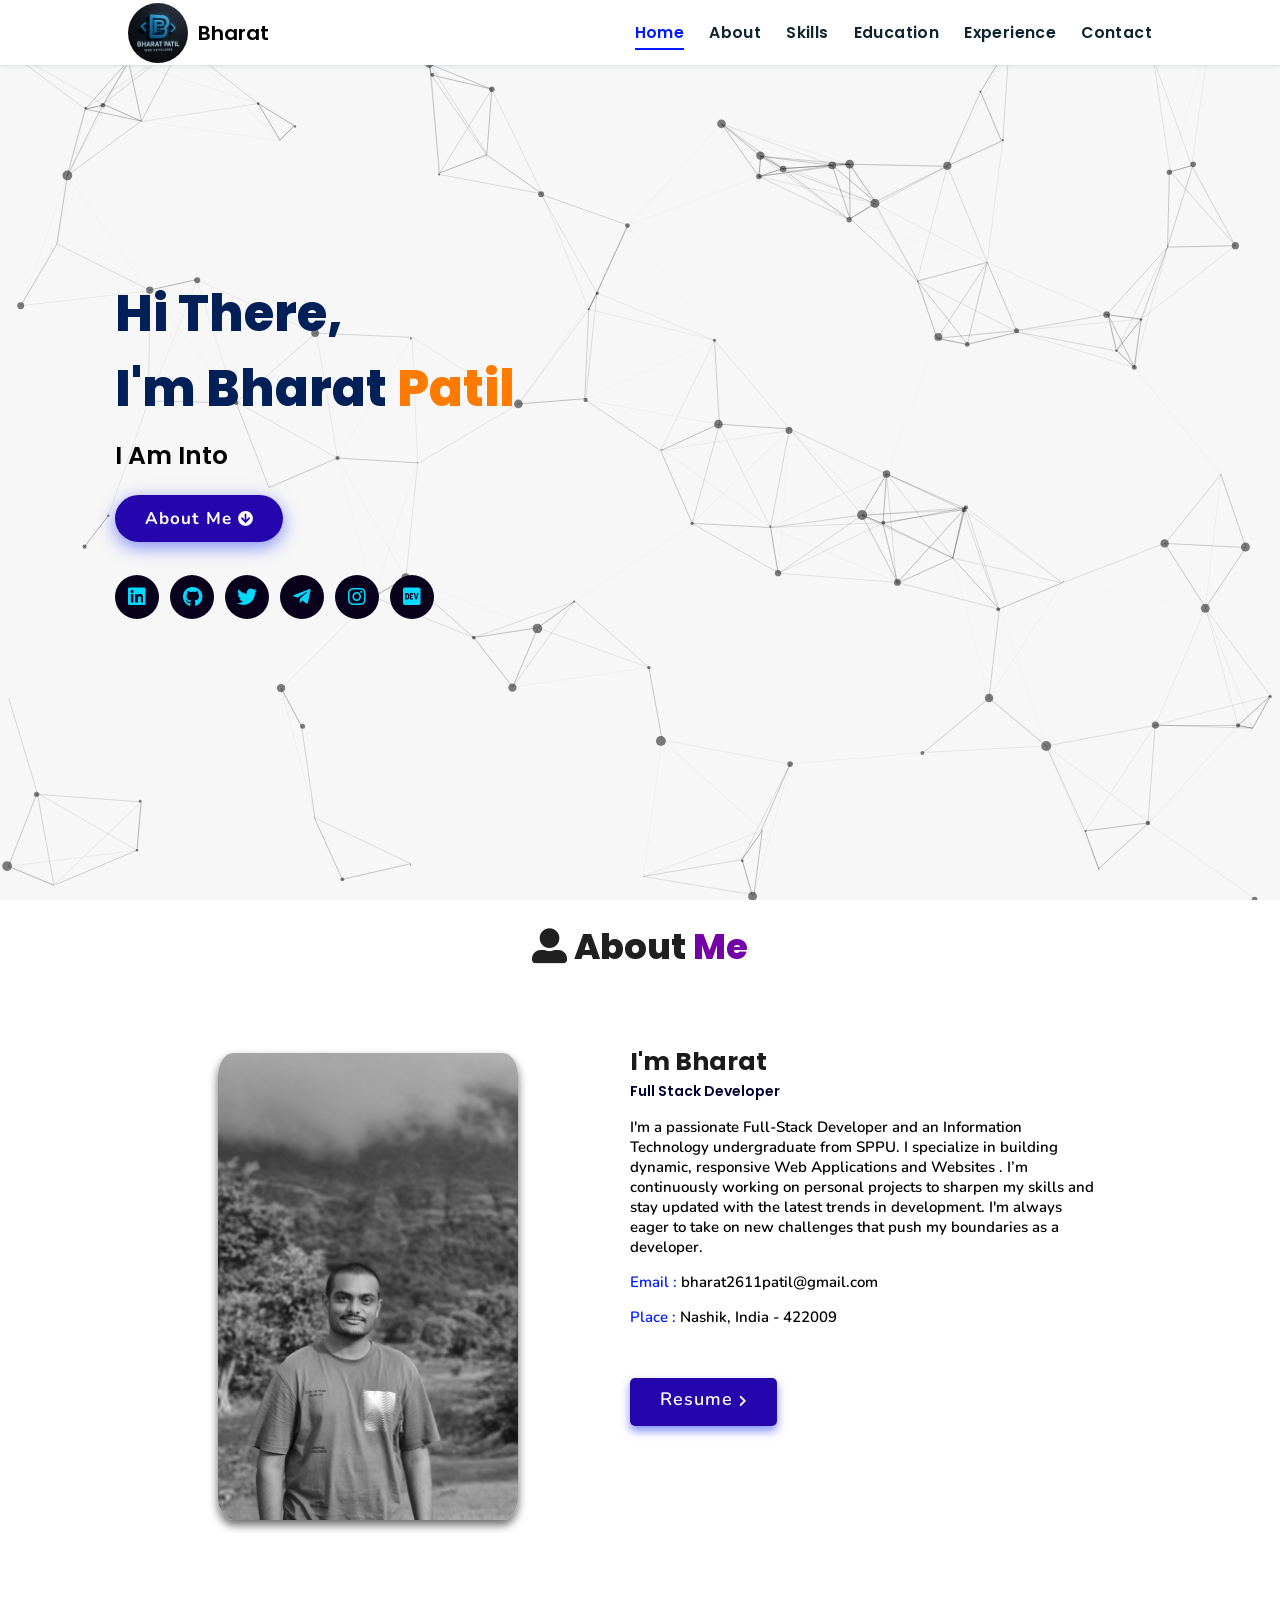
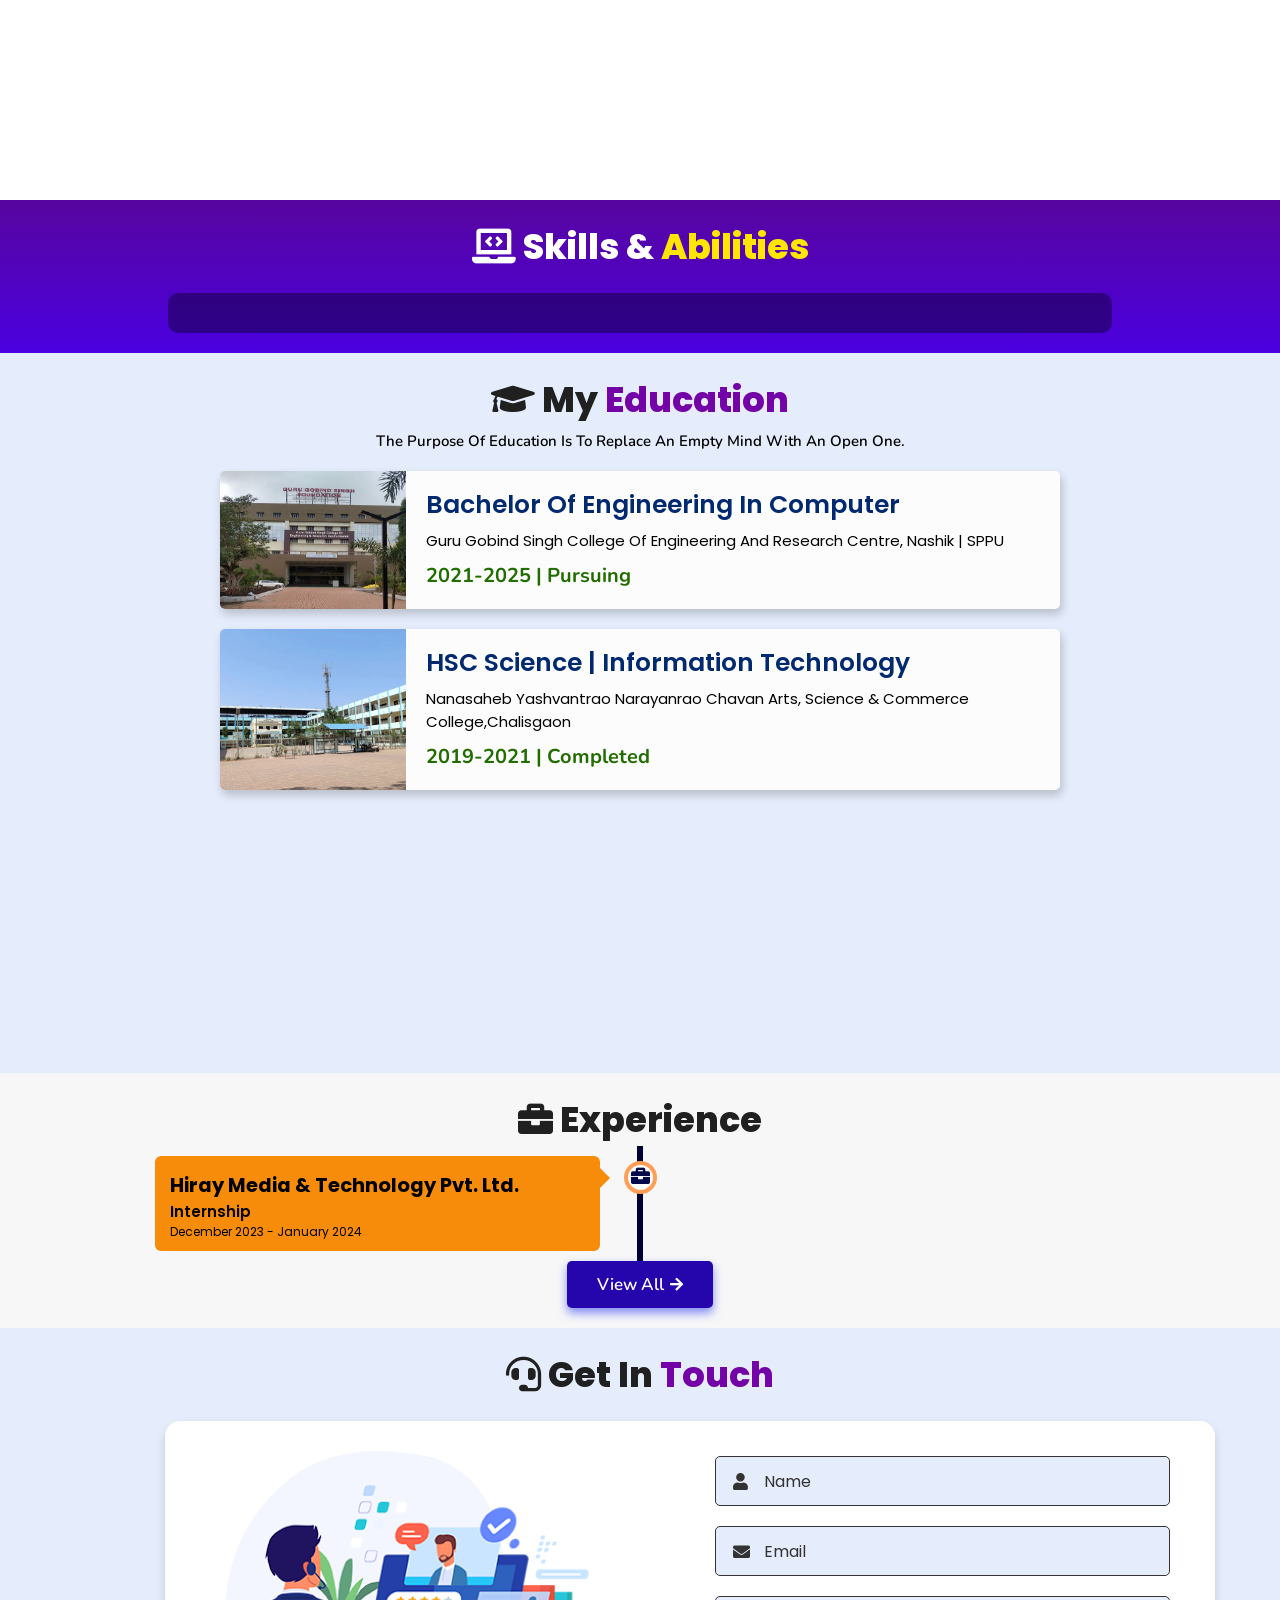
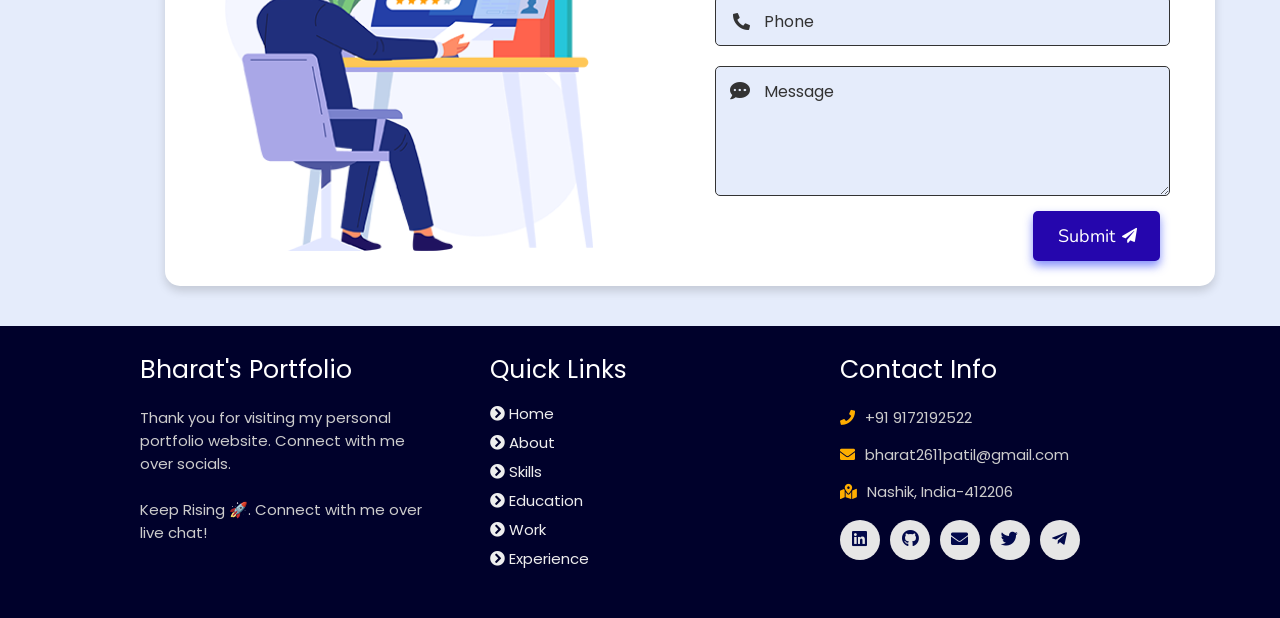
==== index.html @ 6449f6fa "Initial commit" ====
<!DOCTYPE html>
<html lang="en">
<head>
    <meta charset="UTF-8">
    <meta http-equiv="X-UA-Compatible" content="IE=edge">
    <meta name="viewport" content="width=device-width, initial-scale=1.0">
    <meta name="keywords" content="Bharat Patil, portfolio, Bharat, full stack dev, personal portfolio lifecodes, portfolio design, portfolio website, personal portfolio" />
    <meta name="description" content="Welcome to Bharat's Portfolio. Full-Stack Web Developer and Android App Developer" />
    <!-- Custom CSS -->
    <link rel="stylesheet" href="./assets/css/style.css">
    <!-- Font Awesome -->
    <link rel="stylesheet" href="https://cdnjs.cloudflare.com/ajax/libs/font-awesome/5.15.3/css/all.min.css" integrity="sha512-iBBXm8fW90+nuLcSKlbmrPcLa0OT92xO1BIsZ+ywDWZCvqsWgccV3gFoRBv0z+8dLJgyAHIhR35VZc2oM/gI1w==" crossorigin="anonymous" referrerpolicy="no-referrer" />
    <script src="https://cdn.emailjs.com/dist/email.min.js"></script>

    <!-- Favicon -->
    <link id='favicon' rel="shortcut icon" href="./assets/images/hero1.png" type="image/x-png">
    <title>Portfolio | Bharat Patil</title>
</head>
<body oncontextmenu="return false">

<!-- pre loader -->
<!-- <div class="loader-container">
  <img draggable="false" src="./assets/images/preloader.gif" alt="">
</div> -->

<!-- navbar starts -->
<header>
<a href="/" class="logo" style="display: flex; align-items: center; gap: 10px; text-decoration: none;">
  <img src="./assets/images/logo.png" alt="Logo"
       style="width: 60px; height: 60px; object-fit: cover; border-radius: 50%;" />
  <span style="font-size: 20px; font-weight: 600; color: #000000;">Bharat</span>
</a>


  <div id="menu" class="fas fa-bars"></div>

  <nav class="navbar">
    <ul>
      <li><a class="active" href="#home">Home</a></li>
      <li><a href="#about">About</a></li>
      <li><a href="#skills">Skills</a></li>
      <li><a href="#education">Education</a></li>
      <li><a href="#experience">Experience</a></li>
      <li><a href="#contact">Contact</a></li>
    </ul>
  </nav>
</header>

<!-- navbar ends -->


<!-- hero section starts -->
<section class="home" id="home">
    <div id="particles-js"></div>

    <div class="content">
    <h2>Hi There,<br/> I'm Bharat <span>Patil</span></h2>
    <p>i am into <span class="typing-text"></span></p>
    <a href="#about" class="btn"><span>About Me</span>
      <i class="fas fa-arrow-circle-down"></i>
    </a>
    <div class="socials">
        <ul class="social-icons">
          <li><a class="linkedin" aria-label="LinkedIn" href="https://www.linkedin.com/in/Bharat-Patil/" target="_blank"><i class="fab fa-linkedin"></i></a></li> 
          <li><a class="github" aria-label="GitHub" href="https://github.com/Bharat-Patil" target="_blank"><i class="fab fa-github"></i></a></li>
          <li><a class="twitter" aria-label="Twitter" href="https://twitter.com/Bharat_Patil" target="_blank"><i class="fab fa-twitter"></i></a></li>
          <li><a class="telegram" aria-label="Telegram" href="https://t.me/lifecode5" target="_blank"><i class="fab fa-telegram-plane"></i></a></li>
          <li><a class="instagram" aria-label="Instagram" href="https://www.instagram.com/BharatPatil.dev"><i class="fab fa-instagram" target="_blank"></i></a></li>
          <li><a class="dev" aria-label="Dev" href="https://dev.to/BharatPatil" target="_blank"><i class="fab fa-dev"></i></a></li>
        </ul>
      </div>
    </div>
<div class="image">
    <img draggable="false" class="tilt" src="./assets/images/favicon.jpg" alt="">
</div>
</section>
<!-- hero section ends -->


<!-- about section starts -->
<section class="about" id="about">
    <h2 class="heading"><i class="fas fa-user-alt"></i> About <span>Me</span></h2>
    
    <div class="row">

    <div class="image">
        <img draggable="false" class="tilt" src="./assets/images/profile2.jpg" alt="">
    </div>
    <div class="content">
        <h3>I'm Bharat</h3>
        <span class="tag">Full Stack Developer</span>
        
       <p>
  I'm a passionate Full-Stack Developer and an Information Technology undergraduate from SPPU. I specialize in building dynamic, responsive Web Applications and Websites . I’m continuously working on personal projects to sharpen my skills and stay updated with the latest trends in development. I'm always eager to take on new challenges that push my boundaries as a developer.
</p>

        
        <div class="box-container">
            <!-- <div class="box">
              <p><span> age: </span> 20</p>
              <p><span> phone : </span> +91 XXX-XXX-XXXX</p>
            </div> -->
            <div class="box">
              <p><span> email : </span> bharat2611patil@gmail.com</p>
              <p><span> place : </span> Nashik, India - 422009</p>
            </div>
        </div>
        
        <div class="resumebtn">
            <a href="https://drive.google.com/file/d/1rZiXl562q7aVyk1kJ2nO85YBAq8ixTiw/view" target="_blank" class="btn"><span>Resume</span>
                <i class="fas fa-chevron-right"></i>
            </a>
        </div>

    </div>
    </div>
</section>
<!-- about section ends -->

<!-- skills section starts -->
<section class="skills" id="skills">

    <h2 class="heading"><i class="fas fa-laptop-code"></i> Skills & <span>Abilities</span></h2>

    <div class="container">
          <div class="row" id="skillsContainer">

            <!-- <div class="bar">
              <div class="info">
                <img src="https://img.icons8.com/color/48/000000/adobe-xd.png"/>
                <span>AdobeXD</span>
              </div>
            </div> -->

      </div>
</div>
</section>
<!-- skills section ends -->


<!-- education section starts -->
<section class="education" id="education">

  <h1 class="heading"><i class="fas fa-graduation-cap"></i> My <span>Education</span></h1>

    <p class="qoute">The purpose of education is to replace an empty mind with an open one.</p>

    <div class="box-container">

    <div class="box ">
        <div class="image">
        <img draggable="false" src="./assets/images/educat/college.jpg" alt="">
        </div>
        <div class="content">
        <h3>Bachelor of Engineering in Computer</h3>
        <p>Guru Gobind Singh College Of Engineering And Research Centre, Nashik | SPPU</p>
        <h4>2021-2025 | Pursuing</h4>
        </div>
    </div>

    <div class="box ">
      <div class="image">
      <img draggable="false" src="./assets/images/educat/school.jpg" alt="">
      </div>
      <div class="content">
      <h3>HSC Science | Information Technology</h3>
      <p>Nanasaheb Yashvantrao Narayanrao Chavan Arts, Science & Commerce College,Chalisgaon </p>
      <h4>2019-2021 | Completed</h4>
      </div>
    </div>

</div>
</section>
<!-- education section ends -->


<!-- work project section starts -->
<!-- <section class="work" id="work">

  <h2 class="heading"><i class="fas fa-laptop-code"></i> Projects <span>Made</span></h2>

  <div class="box-container"> -->

    <!-- <div class="box tilt">
      <img draggable="false" src="./assets/images/projects/portfolio1.PNG" alt="" />
      <div class="content">
        <div class="tag">
        <h3>Portfolio Website</h3>
        </div>
        <div class="desc">
          <p>Personal portfolio website. Don't need much info about it, just scroll down. You're here only!</p>
          <div class="btns">
            <a href="#" class="btn" target="_blank"><i class="fas fa-eye"></i> View</a>
            <a href="https://github.com/Bharat-Patil/Portfolio-Website" class="btn" target="_blank">Code <i class="fas fa-code"></i></a>
          </div>
        </div>
      </div>
    </div>

</div>

<div class="viewall">
  <a href="/projects" class="btn"><span>View All</span>
    <i class="fas fa-arrow-right"></i>
</a>
</div>

</section> -->
<!-- work project section ends -->

<!-- experience section starts -->
<section class="experience" id="experience">

  <h2 class="heading"><i class="fas fa-briefcase"></i> Experience </h2>

  <div class="timeline">


   <div class="container left">
        <div class="content">
          <div class="tag">
            <h2>Hiray Media & Technology pvt. ltd.</h2>
          </div>
          <div class="desc">
              <h3>Internship</h3>
              <p>December 2023 - January 2024</p>
          </div>
        </div>
      </div>

  </div>

  <div class="morebtn">
    <a href="/experience" class="btn"><span>View All</span>
      <i class="fas fa-arrow-right"></i>
  </a>
  </div>

</div>

</section>
<!-- experience section ends -->

<!-- contact section starts -->
<section class="contact" id="contact">
  
  <h2 class="heading"><i class="fas fa-headset"></i> Get in <span>Touch</span></h2>

  <div class="container">
    <div class="content">
      <div class="image-box">
        <img draggable="false" src="./assets/images/contact1.png" alt="">
      </div>
    <form id="contact-form">
      
      <div class="form-group">
        <div class="field">
          <input type="text" name="name" placeholder="Name" required>
          <i class='fas fa-user'></i>
        </div>
        <div class="field">
          <input type="text" name="email" placeholder="Email" required>
          <i class='fas fa-envelope'></i>
        </div>
        <div class="field">
          <input type="text" name="phone" placeholder="Phone">
          <i class='fas fa-phone-alt'></i>
        </div>
        <div class="message">
        <textarea placeholder="Message" name="message" required></textarea>
        <i class="fas fa-comment-dots"></i>
        </div>
        </div>
      <div class="button-area">
        <button type="submit">
          Submit <i class="fa fa-paper-plane"></i></button>
      </div>
    </form>
  </div>
  </div>
</section>
<!-- contact section ends -->


<!-- footer section starts -->
<section class="footer">

  <div class="box-container">

      <div class="box">
          <h3>Bharat's Portfolio</h3>
          <p>Thank you for visiting my personal portfolio website. Connect with me over socials. <br/> <br/> Keep Rising 🚀. Connect with me over live chat!</p>
      </div>

      <div class="box">
          <h3>quick links</h3>
          <a href="#home"><i class="fas fa-chevron-circle-right"></i> home</a>
          <a href="#about"><i class="fas fa-chevron-circle-right"></i> about</a>
          <a href="#skills"><i class="fas fa-chevron-circle-right"></i> skills</a>
          <a href="#education"><i class="fas fa-chevron-circle-right"></i> education</a>
          <a href="#work"><i class="fas fa-chevron-circle-right"></i> work</a>
          <a href="#experience"><i class="fas fa-chevron-circle-right"></i> experience</a>
      </div>

      <div class="box">
          <h3>contact info</h3>
          <p> <i class="fas fa-phone"></i>+91 9172192522</p>
          <p> <i class="fas fa-envelope"></i>bharat2611patil@gmail.com</p>
          <p> <i class="fas fa-map-marked-alt"></i>Nashik, India-412206</p>
          <div class="share">

              <a href="https://www.linkedin.com/in/Bharat-Patil" class="fab fa-linkedin" aria-label="LinkedIn" target="_blank"></a>
              <a href="https://github.com/Bharat-Patil" class="fab fa-github" aria-label="GitHub" target="_blank"></a>
              <a href="mailto:bharat2611patil@gmail.com" class="fas fa-envelope" aria-label="Mail" target="_blank"></a>
              <a href="https://twitter.com/Bharat_Patil" class="fab fa-twitter" aria-label="Twitter" target="_blank"></a>
              <a href="https://t.me/lifecode5" class="fab fa-telegram-plane" aria-label="Telegram" target="_blank"></a>
          </div>
      </div>
  </div>

  

</section>
<!-- footer section ends -->


<!-- scroll top btn -->
<a href="#home" aria-label="ScrollTop" class="fas fa-angle-up" id="scroll-top"></a>
<!-- scroll back to top -->

<script>
  document.addEventListener('DOMContentLoaded', function () {
    emailjs.init("T6bIDcBG_-HxlbHUO"); // Your public key

    $("#contact-form").submit(function (event) {
      event.preventDefault();

      // Inject current time into form
      document.querySelector('input[name="time"]')?.remove(); // prevent duplicates
      let timeInput = document.createElement("input");
      timeInput.setAttribute("type", "hidden");
      timeInput.setAttribute("name", "time");
      timeInput.value = new Date().toLocaleString();
      document.getElementById("contact-form").appendChild(timeInput);

      // Send email via EmailJS
      emailjs.sendForm('service_wcswcb4', 'template_ab2kn19', '#contact-form')
        .then(function (response) {
          console.log('SUCCESS!', response.status, response.text);
          document.getElementById("contact-form").reset();
          alert("Form Submitted Successfully");
        }, function (error) {
          console.log('FAILED...', error);
        });
    });
  });
</script>

<!-- ==== ALL MAJOR JAVASCRIPT CDNS STARTS ==== -->
<!-- jquery cdn -->
<script src="https://cdnjs.cloudflare.com/ajax/libs/jquery/3.6.0/jquery.min.js" integrity="sha512-894YE6QWD5I59HgZOGReFYm4dnWc1Qt5NtvYSaNcOP+u1T9qYdvdihz0PPSiiqn/+/3e7Jo4EaG7TubfWGUrMQ==" crossorigin="anonymous" referrerpolicy="no-referrer"></script>

<!-- typed.js cdn -->
<script src="https://cdnjs.cloudflare.com/ajax/libs/typed.js/2.0.5/typed.min.js" integrity="sha512-1KbKusm/hAtkX5FScVR5G36wodIMnVd/aP04af06iyQTkD17szAMGNmxfNH+tEuFp3Og/P5G32L1qEC47CZbUQ==" crossorigin="anonymous" referrerpolicy="no-referrer"></script>

<!-- particle.js links -->
<script src="./assets/js/particles.min.js"></script>
<script src="./assets/js/app.js"></script>

<!-- vanilla tilt.js links -->
<script src="https://cdnjs.cloudflare.com/ajax/libs/vanilla-tilt/1.7.0/vanilla-tilt.min.js" integrity="sha512-SttpKhJqONuBVxbRcuH0wezjuX+BoFoli0yPsnrAADcHsQMW8rkR84ItFHGIkPvhnlRnE2FaifDOUw+EltbuHg==" crossorigin="anonymous" referrerpolicy="no-referrer"></script>

<!-- scroll reveal anim -->
<script src="https://unpkg.com/scrollreveal"></script>

<script
      type="text/javascript"
      src="https://cdn.jsdelivr.net/npm/emailjs-com@3/dist/email.min.js"
    ></script>

<!-- ==== ALL MAJOR JAVASCRIPT CDNS ENDS ==== -->

<script src="./assets/js/script.js"></script>

</body>
</html>
---- assets/css/style.css ----
@import url("https://fonts.googleapis.com/css2?family=Poppins:wght@400;600;700&display=swap");
@import url("https://fonts.googleapis.com/css2?family=Nunito:ital,wght@0,300;0,400;0,600;0,700;1,300;1,400&display=swap");

* {
  margin: 0;
  padding: 0;
  box-sizing: border-box;
  text-decoration: none;
  outline: none;
  border: none;
  text-transform: capitalize;
  transition: all 0.2s linear;
}
html {
  font-size: 62.5%;
  overflow-x: hidden;
  scroll-behavior: smooth;
}
body {
  background: #f7f7f7;
  font-family: "Poppins", sans-serif;
}

*::selection {
  background: #2b3dda;
  color: #fff;
}

html {
  font-size: 62.5%;
  overflow-x: hidden;
}
html::-webkit-scrollbar {
  width: 0.8rem;
}
html::-webkit-scrollbar-track {
  background: rgb(235, 202, 245);
}
html::-webkit-scrollbar-thumb {
  background: #420177;
}

/* pre loader start */
.loader-container {
  position: fixed;
  top: 0;
  left: 0;
  z-index: 10000;
  background: #e6eff1;
  display: flex;
  align-items: center;
  justify-content: center;
  height: 100%;
  width: 100%;
}
.loader-container.fade-out {
  top: -120%;
}
/* pre loader end */

/* navbar starts */
header {
  position: fixed;
  top: 0;
  left: 0;
  right: 0;
  z-index: 1000;
  display: flex;
  align-items: center;
  justify-content: space-between;
  padding: 1.7rem 10%;
  height: 6.5rem;
  background-color: #fff;
  box-shadow: 0 1px 4px rgba(146, 161, 176, 0.3);
}
section {
  min-height: 100vh;
  padding: 2rem 9%;
}
.heading {
  font-size: 3.5rem;
  color: rgb(32, 32, 32);
  font-weight: 800;
  text-align: center;
}
.heading span {
  color: rgb(115, 3, 167);
}
header .logo {
  font-size: 1.9rem;
  font-weight: 800;
  text-decoration: none;
  color: #0e2431;
}
header .logo i {
  font-size: 2.2rem;
}
header .logo:hover {
  color: #fc8c05;
}
header .navbar ul {
  list-style: none;
  display: flex;
  justify-content: center;
  align-items: center;
}
header .navbar li {
  margin-left: 2.5rem;
}
header .navbar ul li a {
  font-size: 1.57rem;
  color: #0e2431;
  font-weight: 600;
  text-decoration: none;
  letter-spacing: 0.04rem;
  transition: 0.2s;
}
header .navbar ul li a.active,
header .navbar ul li a:hover {
  color: #011aff;
  border-bottom: 0.2rem solid #011aff;
  padding: 0.5rem 0;
}
/* navbar ends */

/* hamburger icon starts*/
#menu {
  font-size: 3rem;
  cursor: pointer;
  color: rgb(24, 2, 63);
  display: none;
}
@media (max-width: 768px) {
  #menu {
    display: block;
  }
  header .navbar {
    position: fixed;
    top: 6.5rem;
    right: -120%;
    width: 75%;
    height: 100%;
    text-align: left;
    align-items: flex-start;
    background-color: #0e0f31;
  }
  header .navbar ul {
    flex-flow: column;
    padding: 1rem;
  }
  header .navbar ul li {
    text-align: center;
    width: 100%;
    margin: 1rem 0;
    border-radius: 0.5rem;
    width: 26rem;
  }
  header .navbar ul li a {
    display: block;
    padding: 1rem;
    text-align: left;
    color: #fff;
    font-size: 2rem;
  }
  header .navbar ul li a.active,
  header .navbar ul li a:hover {
    padding: 1rem;
    color: #fff;
    border-radius: 0.5rem;
    border-bottom: 0.5rem solid #011aff;
  }
  .fa-times {
    transform: rotate(180deg);
  }
  header .navbar.nav-toggle {
    right: 0;
  }
}
/* hamburger icon ends */

/* hero section starts*/
.home {
  position: relative;
  display: flex;
  flex-wrap: wrap;
  gap: 1.5rem;
  min-height: 100vh;
  align-items: center;
}
.home #particles-js {
  position: absolute;
  top: 0;
  left: 0;
  height: 100%;
  width: 100%;
}
.home::before {
  content: "";
  position: absolute;
  top: 0;
  left: 0;
  height: 100%;
  width: 100%;
}
.home .content {
  flex: 1 1 40rem;
  padding-top: 1rem;
  z-index: 1;
}
.home .image {
  flex: 1 1 40rem;
  z-index: 1;
}
.home .image img {
  width: 70%;
  margin-left: 6rem;
  border-radius: 50%;
  box-shadow: 0 2px 8px rgba(0, 0, 0, 0.3);
  cursor: pointer;
}
.home .image img:hover {
  box-shadow: 0 5px 15px rgba(0, 0, 0, 0.5);
}
.home .content h2 {
  font-size: 5rem;
  font-weight: 800;
  color: #002057;
}
.home .content h2 span {
  font-size: 5rem;
  font-weight: 800;
  color: #ff7b00;
}
.home .content p {
  font-size: 2.5rem;
  color: #000;
  font-weight: 600;
  padding: 1rem 0;
}
.home .content p span {
  font-size: 2.5rem;
  color: rgb(148, 8, 8);
  font-weight: 600;
  padding: 1rem 0;
}
.home .btn {
  margin-top: 1rem;
  position: absolute;
  line-height: 0;
  padding: 1.6rem 3rem;
  border-radius: 4em;
  transition: 0.5s;
  color: #fff;
  background: #2506ad;
  box-shadow: 0px 5px 18px rgba(48, 68, 247, 0.6);
  font-family: "Nunito", sans-serif;
}
.home .btn span {
  font-weight: 700;
  font-size: 1.7rem;
  letter-spacing: 0.1rem;
}
.home .btn i {
  margin-left: 0.3rem;
  font-size: 1.5rem;
  transition: 0.3s;
}
.home .btn:hover {
  background: #1a047e;
}
.home .btn:hover i {
  transform: translateX(5px);
}
/* social icons start */
.socials {
  position: relative;
  margin-top: 9rem;
}
.socials .social-icons {
  padding-left: 0;
  margin-bottom: 0;
  list-style: none;
}
.socials .social-icons li {
  display: inline-block;
  margin-bottom: 14px;
}
.social-icons a {
  font-size: 2rem;
  display: inline-block;
  line-height: 44px;
  color: #00d9ff;
  background-color: #09011b;
  width: 44px;
  height: 44px;
  text-align: center;
  margin-right: 8px;
  border-radius: 100%;
  -webkit-transition: all 0.2s linear;
  -o-transition: all 0.2s linear;
  transition: all 0.2s linear;
}
.social-icons a:active,
.social-icons a:focus,
.social-icons a:hover {
  color: #fff;
  background-color: #0685da;
}
.social-icons a.github:hover {
  background-color: #0e0e0e;
}
.social-icons a.twitter:hover {
  background-color: #00aced;
}
.social-icons a.linkedin:hover {
  background-color: #007bb6;
}
.social-icons a.dev:hover {
  background-color: #070707;
}
.social-icons a.instagram:hover {
  background-color: #ee00da;
}
/* social icons end */

/* hero media queries starts*/
@media (max-width: 450px) {
  .home .btn {
    margin: 4rem 0;
  }
  .socials {
    margin-top: 12rem;
  }
  .home .image img {
    margin-top: -12rem;
  }
  .home .content p {
    font-size: 2.2rem;
  }
  .home .content p span {
    font-size: 2.2rem;
  }
}
/* hero media queries ends*/
/* hero section end */

/* about section starts */
.about {
  background: rgb(255, 255, 255);
}
.about .row {
  display: flex;
  flex-direction: row;
  gap: 2rem;
  flex-wrap: wrap;
  padding: 4rem;
}
.about .row .image {
  text-align: center;
  flex: 1 1 35rem;
}
.about .row .image img {
  margin: 4rem;
  width: 30rem;
  height: auto;
  border-radius: 5%;
  box-shadow: 0 5px 10px rgba(0, 0, 0, 0.6);
  mix-blend-mode: luminosity;
  transition: 0.3s;
  cursor: pointer;
}
.about .row .image img:hover {
  mix-blend-mode: normal;
}
.about .row .content {
  flex: 1 1 45rem;
  padding: 3rem;
}
.about .row .content h3 {
  color: rgb(27, 27, 27);
  font-size: 2.5rem;
}
.about .row .content .tag {
  font-size: 1.4rem;
  color: #020133;
  font-weight: 600;
  margin-top: 1rem;
}
.about .row .content p {
  font-size: 1.5rem;
  margin-top: 1.5rem;
  font-family: "Nunito";
  font-weight: 600;
  text-transform: none;
}
.about .row .content .box-container {
  display: flex;
  flex-wrap: wrap;
  gap: 1.5rem;
  font-family: "Nunito";
  font-weight: 600;
}
.about .row .content .box-container .box p {
  text-transform: none;
}
.about .row .content .box-container .box p span {
  color: #011aff;
}
.resumebtn {
  margin-top: 6rem;
}
.resumebtn .btn {
  padding: 1.7rem 3rem;
  border-radius: 0.5em;
  transition: 0.3s;
  color: #fff;
  background: #2506ad;
  box-shadow: 0px 5px 10px rgba(48, 68, 247, 0.6);
  font-family: "Nunito", sans-serif;
}
.resumebtn .btn span {
  font-weight: 600;
  font-size: 1.8rem;
  letter-spacing: 0.1rem;
}
.resumebtn .btn i {
  margin-left: 0.3rem;
  font-size: 1.2rem;
  transition: 0.3s;
}
.resumebtn .btn:hover {
  background: #1a047e;
}
.resumebtn .btn:hover i {
  transform: translateX(5px);
}
/* about media queries starts*/
@media screen and (max-width: 600px) {
  .about .row .image {
    margin-top: 2rem;
  }
  .about .row .image img {
    margin: 0 auto;
    width: 80%;
    mix-blend-mode: normal;
  }
  .about .row {
    padding: 0.5rem;
    margin-bottom: 7rem;
  }
  .about .row .content {
    padding: 1rem;
  }
  .about .row .content .box-container {
    gap: 0;
  }
}
/* about media queries ends*/
/* about section ends */

/* skills section starts */
.skills {
  min-height: max-content;
  background: linear-gradient(to bottom, #57059e, #4a00e0);
}
.skills h2 {
  color: #fff;
}
.skills .heading span {
  color: rgb(255, 230, 0);
}
.skills .container {
  background: rgba(0, 0, 22, 0.4);
  color: #fff;
  border-radius: 1rem;
  padding: 2rem;
  width: 90%;
  margin: auto;
  margin-top: 2rem;
}
.skills .container .row {
  display: grid;
  grid-template-columns: repeat(6, 1fr);
  flex-wrap: wrap;
  gap: 1.8rem;
}
.skills .container .bar {
  margin-bottom: 15px;
  padding: 10px;
  border-radius: 1rem;
  box-shadow: 0 4px 10px rgba(0, 0, 0, 0.2);
  background: rgba(0, 0, 22, 0.9);
  transition: 0.2s;
}
.skills .container .bar:hover {
  box-shadow: 0 8px 10px rgba(0, 2, 68, 0.8) !important;
  background-color: rgba(0, 0, 0, 0.9) !important;
}
.skills .container .bar .info {
  display: flex;
  flex-direction: column;
  align-items: center;
  gap: 1rem;
  margin-top: 1rem;
}
.skills .container .bar .info i {
  font-size: 4rem;
}
.skills .container .bar .info span {
  font-size: 2rem;
  font-weight: 500;
  font-family: "Poppins";
  margin-left: 0.5rem;
}
/* skills media queries starts*/
@media screen and (max-width: 600px) {
  .skills .container {
    padding: 0;
    margin: 0;
  }
  .skills .container .row {
    grid-template-columns: repeat(2, 1fr);
    margin: 1rem;
    padding: 2rem 0.2rem 2rem 0.2rem;
    gap: 1rem;
  }
  .skills .container {
    margin-top: 5px;
    width: 100%;
  }
}
/* skills media queries ends*/
/* skills section ends */

/* education section starts */
.education {
  background: #e5ecfb;
  min-height: 80vh;
}
.education .qoute {
  font-size: 1.5rem;
  text-align: center;
  font-family: "Nunito", sans-serif;
  font-weight: 600;
  margin-top: 0.5rem;
}
.education .box-container {
  display: flex;
  flex-wrap: wrap;
  justify-content: center;
  align-items: center;
  flex-direction: column;
}
.education .box-container .box {
  display: flex;
  flex-direction: row;
  width: 80%;
  border-radius: 0.5rem;
  box-shadow: 0.2rem 0.5rem 1rem rgba(0, 0, 0, 0.2);
  text-align: center;
  position: relative;
  margin-top: 2rem;
  overflow: hidden;
  transition: 0.3s;
  background: rgb(252, 252, 252);
}
.education .box-container .box:hover {
  transform: scale(1.03);
  box-shadow: 1rem 0.5rem 1.2rem rgba(0, 0, 0, 0.3);
}
.education .box-container .box .image {
  flex: 1 1 20rem;
  width: 100%;
}
.education .box-container .box img {
  object-fit: cover;
  position: relative;
  width: 100%;
  height: 120%;
}
.education .box-container .box .content {
  position: relative;
  display: flex;
  flex-direction: column;
  padding: 1rem;
  flex-wrap: wrap;
  flex: 1 1 70rem;
}
.education .box-container .box .content h3 {
  font-size: 2.5rem;
  color: #012970;
  padding: 0.5rem 0;
  font-weight: 600;
  text-align: left;
  margin-left: 1rem;
}
.education .box-container .box .content p {
  font-size: 1.5rem;
  margin-left: 1rem;
  text-align: left;
}
.education h4 {
  font-size: 2rem;
  color: rgb(34, 109, 0);
  text-align: left;
  margin: 1rem;
  font-family: "Nunito", sans-serif;
  font-weight: 700;
}

/* education media queries starts*/
@media screen and (max-width: 600px) {
  .education .box-container .box {
    flex-direction: column;
    width: 100%;
  }
  .education .box-container .box .image {
    width: 100%;
    height: 25rem;
  }
  .education .box-container .box img {
    width: 100%;
  }
  .education .box-container .box .content {
    position: relative;
    display: flex;
    flex-direction: column;
    padding: 1rem;
    flex-wrap: wrap;
    flex: 0;
  }
  .education .btns {
    margin-top: 2rem;
    margin-left: 1rem;
    margin-right: 1rem;
    flex-wrap: wrap;
  }
}
/* education media queries ends*/
/* education section ends */

/* work section starts */
.work {
  /* background: #010124; */
  background: linear-gradient(to bottom, #000031, #00002c);
}
.work h2 {
  color: #fff;
  padding: 1rem;
}
.work .heading span {
  color: rgb(255, 230, 0);
}
.work .box-container {
  display: flex;
  flex-wrap: wrap;
  gap: 1.5rem;
  margin: 2rem;
}
.work .box-container .box {
  flex: 1 1 30rem;
  border-radius: 0.5rem;
  box-shadow: 0 0.5rem 1rem rgba(0, 0, 0, 0.1);
  position: relative;
  overflow: hidden;
  height: 30rem;
}
.work .box-container .box img {
  height: 100%;
  width: 100%;
  object-fit: cover;
}
.work .box-container .box .content {
  height: 100%;
  width: 100%;
  position: absolute;
  top: 85%;
  left: 0;
  background: rgba(255, 255, 255, 0.9);
  display: flex;
  flex-direction: column;
}
.work .box-container .box .content .tag {
  display: flex;
  flex-direction: row;
  justify-content: space-between;
  align-items: center;
  height: 4.5rem;
  width: 100%;
  padding-left: 1rem;
  background: #ffd900;
}
.work .box-container .box .content .tag h3 {
  font-size: 2rem;
}
.work .box-container .box:hover .content {
  top: 25%;
}
.work .desc {
  margin: 2rem;
  display: flex;
  flex-direction: column;
  justify-content: center;
}
.work .desc p {
  font-size: 1.5rem;
}
.work .desc .btns {
  display: flex;
  justify-content: space-between;
  width: 100%;
  margin-top: 2rem;
}
.work .desc .btns .btn {
  line-height: 0;
  display: inline;
  padding: 1.5rem 2.5rem;
  border-radius: 0.5rem;
  font-size: 1.5rem;
  color: #fff;
  background: rgb(12, 12, 12);
  margin-right: 2rem;
}
.work .desc .btns .btn:hover {
  background: #310ae0f5;
}
.work .viewall {
  display: flex;
  justify-content: center;
}
.work .viewall .btn {
  position: relative;
  line-height: 0;
  padding: 1.6rem 3rem;
  border-radius: 0.5em;
  transition: 0.5s;
  color: rgb(255, 255, 255);
  font-weight: 700;
  border: 2px solid #fff;
  box-shadow: 0px 5px 10px rgba(65, 84, 241, 0.4);
  text-align: center;
}
.work .viewall .btn span {
  font-weight: 600;
  font-size: 1.7rem;
  font-family: "Nunito", sans-serif;
}
.work .viewall .btn i {
  margin-left: 0.3rem;
  font-size: 1.5rem;
  transition: 0.3s;
}
.work .viewall .btn:hover {
  background: #fff;
  color: #000;
}
.work .viewall .btn:hover i {
  transform: translateX(5px);
}
/* work section ends */

/* experience section starts */
.experience{
  max-height: max-content;
  min-height: max-content;
}
.experience .timeline {
  position: relative;
  max-width: 1200px;
  margin: 0 auto;
}
.experience .timeline::after {
  content: "";
  position: absolute;
  width: 6px;
  background: #020133;
  top: 0;
  bottom: 0;
  left: 50%;
  margin-left: -3px;
  z-index: -2;
}
.experience .container {
  padding: 10px 40px;
  position: relative;
  background-color: inherit;
  width: 50%;
}
/*circles on timeline*/
.experience .container::after {
  content: "\f0b1";
  position: absolute;
  width: 25px;
  height: 25px;
  right: -17px;
  background-color: rgb(255, 255, 255);
  border: 4px solid #ff9f55;
  top: 15px;
  border-radius: 50%;
  z-index: 100;
  font-size: 1.89rem;
  text-align: center;
  font-weight: 600;
  color: #02094b;
  font-family: "Font Awesome\ 5 Free";
}
.experience .left {
  left: 0;
}
.experience .right {
  left: 50%;
}
/* arrows pointing right */
.experience .left::before {
  content: " ";
  height: 0;
  position: absolute;
  top: 22px;
  width: 0;
  z-index: 1;
  right: 30px;
  border: medium solid #f68c09;
  border-width: 10px 0 10px 10px;
  border-color: transparent transparent transparent #f68c09;
}
/* arrows pointing left  */
.experience .right::before {
  content: " ";
  height: 0;
  position: absolute;
  top: 22px;
  width: 0;
  z-index: 1;
  left: 30px;
  border: medium solid #f68c09;
  border-width: 10px 10px 10px 0;
  border-color: transparent #f68c09 transparent transparent;
}
.experience .right::after {
  left: -16px;
}
.experience .content {
  background-color: #f68c09;
  position: relative;
  border-radius: 6px;
}
.experience .content .tag {
  font-size: 1.3rem;
  padding-top: 1.5rem;
  padding-left: 1.5rem;
}
.experience .content .desc {
  margin-left: 1.5rem;
  padding-bottom: 1rem;
}
.experience .content .desc h3 {
  font-size: 1.5rem;
  font-weight: 600;
}
.experience .content .desc p {
  font-size: 1.2rem;
}
/* view all button */
.morebtn {
  display: flex;
  justify-content: center;
}
.morebtn .btn {
  position: relative;
  line-height: 0;
  padding: 1.6rem 3rem;
  border-radius: 0.5em;
  transition: 0.5s;
  color: #fff;
  background: #2506ad;
  box-shadow: 0px 5px 10px rgba(48, 68, 247, 0.6);
  text-align: center;
}
.morebtn .btn span {
  font-weight: 600;
  font-size: 1.7rem;
  font-family: "Nunito", sans-serif;
}
.morebtn .btn i {
  margin-left: 0.3rem;
  font-size: 1.5rem;
  transition: 0.3s;
}
.morebtn .btn:hover {
  background: #1a047e;
}
.morebtn .btn:hover i {
  transform: translateX(5px);
}

/* Media queries - Responsive timeline on screens less than 600px wide */
@media screen and (max-width: 600px) {
  .experience {
    min-height: 80vh;
  }
  .experience .timeline {
    margin-top: 2rem;
  }
  .experience .timeline::after {
    left: 31px;
  }
  .experience .container {
    width: 100%;
    padding-left: 8rem;
    padding-right: 2rem;
  }
  .experience .container::after {
    font-size: 2.2rem;
  }
  .experience .container::before {
    left: 61px;
    border: medium solid #f68c09;
    border-width: 10px 10px 10px 0;
    border-color: transparent #f68c09 transparent transparent;
  }
  .experience .left::after {
    left: 15px;
  }
  .experience .right::after {
    left: 15px;
  }
  .experience .right {
    left: 0%;
  }
  .morebtn {
    margin-top: 3rem;
  }
}
/* experience media queries ends */
/* experience section ends */

/* contact section starts */
.contact {
  background: #e5ecfb;
  min-height: 60vh;
}
.contact .container {
  max-width: 1050px;
  width: 100%;
  background: #fff;
  border-radius: 1.5rem;
  margin: 2rem 5rem;
  box-shadow: 0 5px 10px rgba(0, 0, 0, 0.15);
}
.contact .container .content {
  display: flex;
  align-items: center;
  justify-content: space-between;
  padding: 2.5rem 2rem;
}
.contact .content .image-box {
  max-width: 60%;
  margin-left: 4rem;
}
.contact .content .image-box img {
  width: 100%;
  height: 40rem;
  position: relative;
}
.contact .content form {
  width: 45%;
  margin-right: 3.5rem;
}
form .form-group {
  display: flex;
  flex-direction: column;
  justify-content: center;
}
.form-group .field {
  height: 50px;
  display: flex;
  position: relative;
  margin: 1rem;
  width: 100%;
}
form i {
  position: absolute;
  top: 50%;
  left: 18px;
  color: rgb(51, 51, 51);
  font-size: 17px;
  pointer-events: none;
  transform: translateY(-50%);
}
form .field input,
form .message textarea {
  width: 100%;
  height: 100%;
  outline: none;
  padding: 0 16px 0 48px;
  font-size: 16px;
  font-family: "Poppins", sans-serif;
  border-radius: 5px;
  border: 1px solid rgb(51, 51, 51);
  background: #e5ecfb;
}
.field input::placeholder,
.message textarea::placeholder {
  color: rgb(51, 51, 51);
}
.field input:focus,
.message textarea:focus {
  padding-left: 47px;
  border: 2px solid rgb(115, 3, 167);
}
.field input:focus ~ i,
.message textarea:focus ~ i {
  color: rgb(115, 3, 167);
}
form .message {
  position: relative;
  margin: 1rem;
  width: 100%;
}
form .message i {
  top: 25px;
  font-size: 20px;
  left: 15px;
}
form .message textarea {
  min-height: 130px;
  max-height: 230px;
  max-width: 100%;
  min-width: 100%;
  padding: 12px 20px 0 48px;
}
form .message textarea::-webkit-scrollbar {
  width: 0px;
}
form .button-area {
  display: flex;
  float: right;
  flex-direction: row-reverse;
}
.button-area button {
  color: #fff;
  border: none;
  outline: none;
  font-size: 1.8rem;
  cursor: pointer;
  border-radius: 5px;
  padding: 13px 25px;
  background: #2506ad;
  box-shadow: 0px 5px 10px rgba(48, 68, 247, 0.6);
  transition: 0.3s ease;
  font-family: "Nunito", sans-serif;
}
.button-area button:hover {
  background: #421cecf5;
}
.button-area span {
  font-size: 17px;
  padding: 1rem;
  display: none;
}
.button-area button i {
  position: relative;
  top: 6px;
  left: 2px;
  font-size: 1.5rem;
  transition: 0.3s;
  color: #fff;
}
.button-area button:hover i {
  left: 8px;
}
/* contact section media queries starts */
@media (max-width: 900px) {
  .contact {
    min-height: 70vh;
  }
  .contact .container {
    margin: 3rem 0 2rem 0;
  }
  .contact .container .content {
    padding: 18px 12px;
  }
  .contact .content .image-box {
    display: none;
  }
  .contact .content form {
    width: 100%;
    margin-right: 2rem;
  }
}
/* contact section media queries ends */
/* contact section ends */

/* footer section starts */
.footer {
  min-height: auto;
  padding-top: 0;
  background: rgb(0, 1, 43);
}
.footer .box-container {
  display: flex;
  justify-content: center;
  flex-wrap: wrap;
}
.footer .box-container .box {
  flex: 1 1 25rem;
  margin: 2.5rem;
}
.footer .box-container .box h3 {
  font-size: 2.5rem;
  color: #fff;
  padding-bottom: 1rem;
  font-weight: normal;
}
.footer .box-container .box p {
  font-size: 1.5rem;
  color: #ccc;
  padding: 0.7rem 0;
  text-transform: none;
}
.footer .box-container .box p i {
  padding-right: 1rem;
  color: #ffae00;
}
.footer .box-container .box a {
  font-size: 1.5rem;
  color: rgb(238, 238, 238);
  padding: 0.3rem 0;
  display: block;
}
.footer .box-container .box a:hover {
  color: #ffae00;
}
.footer .box-container .box .share {
  display: flex;
  flex-wrap: wrap;
  padding: 1rem 0;
}
.footer .box-container .box .share a {
  height: 4rem;
  width: 4rem;
  padding: 1rem;
  text-align: center;
  border-radius: 5rem;
  font-size: 1.7rem;
  margin-right: 1rem;
  transition: 0.2s;
  background: rgb(230, 230, 230);
  color: #02094b;
  border: none;
}
.footer .box-container .box .share a:hover {
  background: transparent;
  transform: scale(0.98);
  border: 0.1rem solid rgb(180, 178, 178);
  color: #ffae00;
}
.footer .credit {
  padding: 1rem 0 0 0;
  text-align: center;
  font-size: 1.5rem;
  font-family: "Nunito", sans-serif;
  font-weight: 600;
  color: #fff;
  border-top: 0.1rem solid #fff3;
}
.footer .credit a {
  color: #ffae00;
}
.footer .fa {
  color: #e90606;
  margin: 0 0.3rem;
  font-size: 1.5rem;
  animation: pound 0.35s infinite alternate;
}
@-webkit-keyframes pound {
  to {
    transform: scale(1.1);
  }
}
@keyframes pound {
  to {
    transform: scale(1.1);
  }
}
@media (max-width: 450px) {
  .footer .box-container .box {
    margin: 1.5rem;
  }
  .footer .box-container .box p {
    padding: 0.7rem;
  }
  .footer .box-container .box .share a {
    padding: 1.2rem;
  }
}
/* footer section ends */

/* common media queries starts*/
@media (max-width: 450px) {
  html {
    font-size: 55%;
  }
  body {
    padding-right: 0;
  }
  section {
    padding: 2rem;
  }
}
/* common media queries ends*/

/* scroll top starts */
#scroll-top {
  position: fixed;
  top: -140%;
  right: 2rem;
  padding: 1rem 1.5rem;
  font-size: 2rem;
  background: #ffae00;
  color: rgb(13, 0, 44);
  border-radius: 50%;
  transition: 1s linear;
  z-index: 1000;
}
#scroll-top.active {
  top: calc(100% - 12rem);
}
/* scroll top ends */
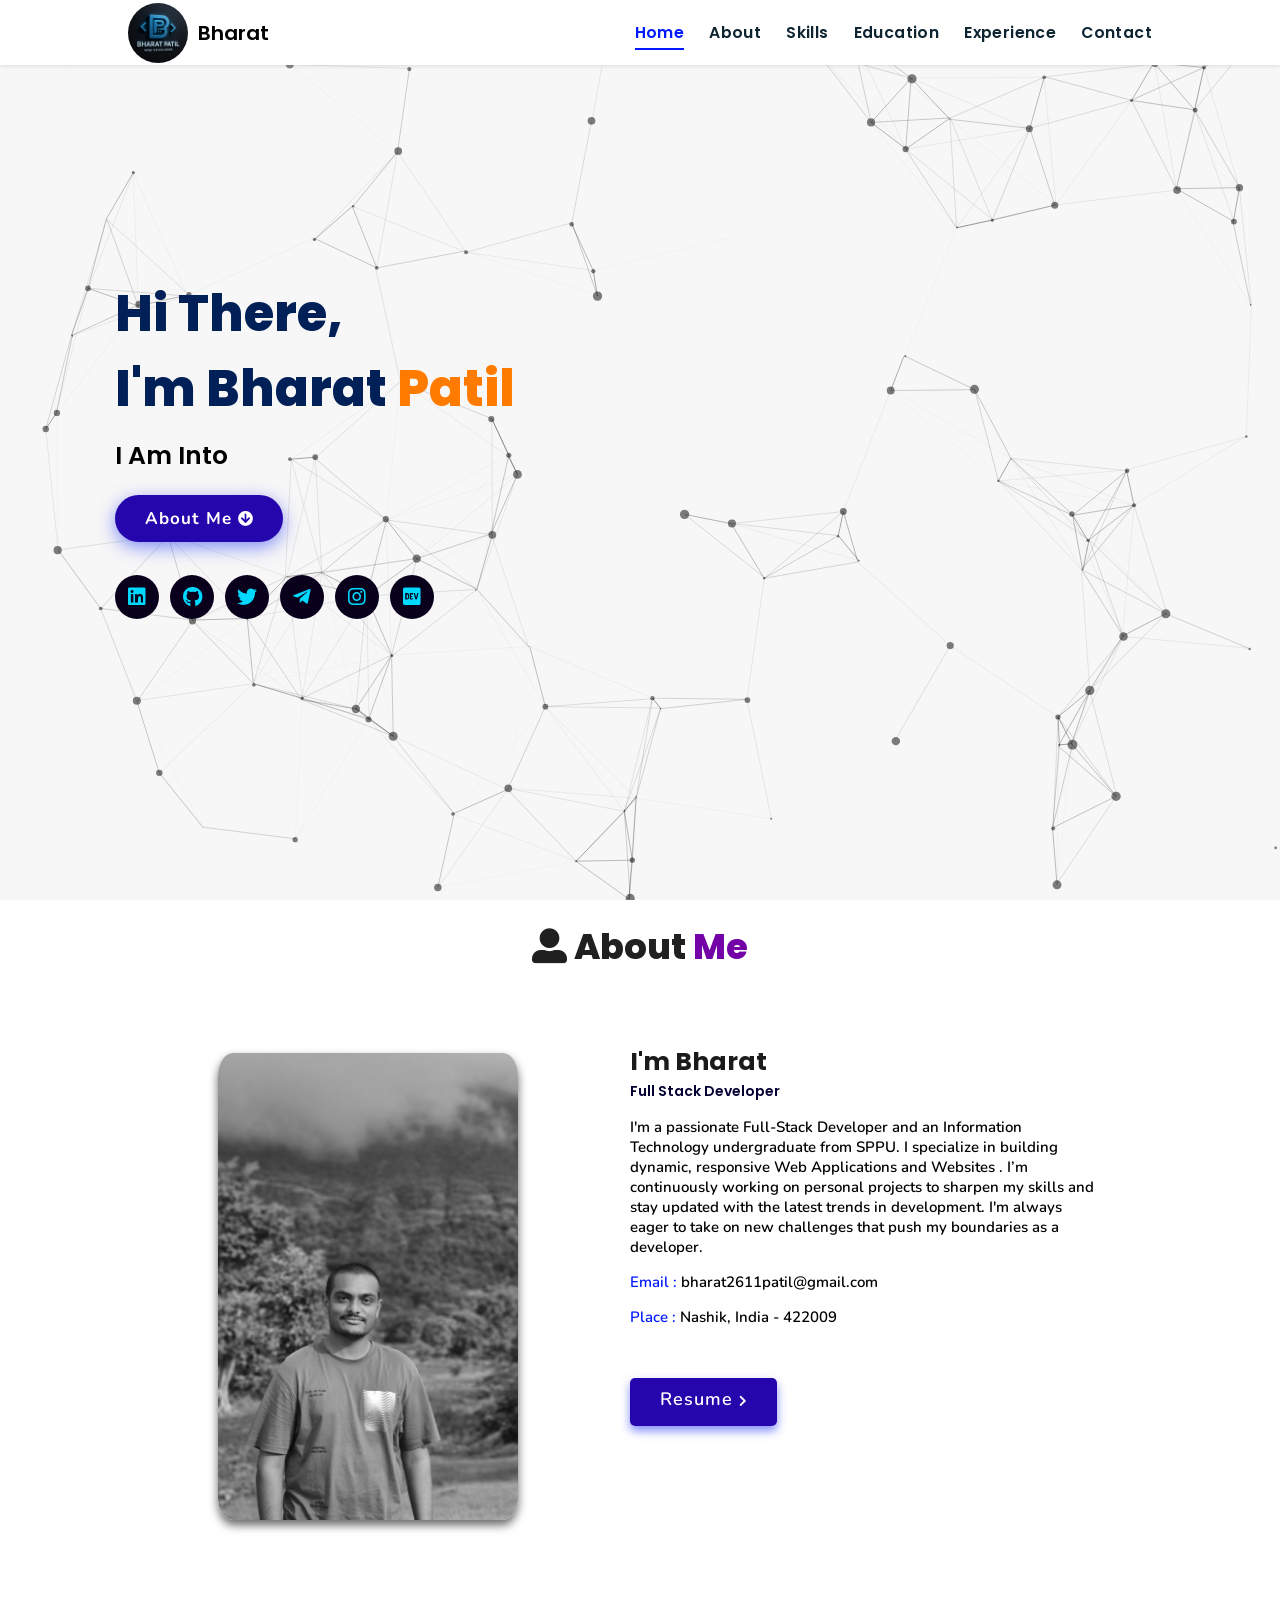
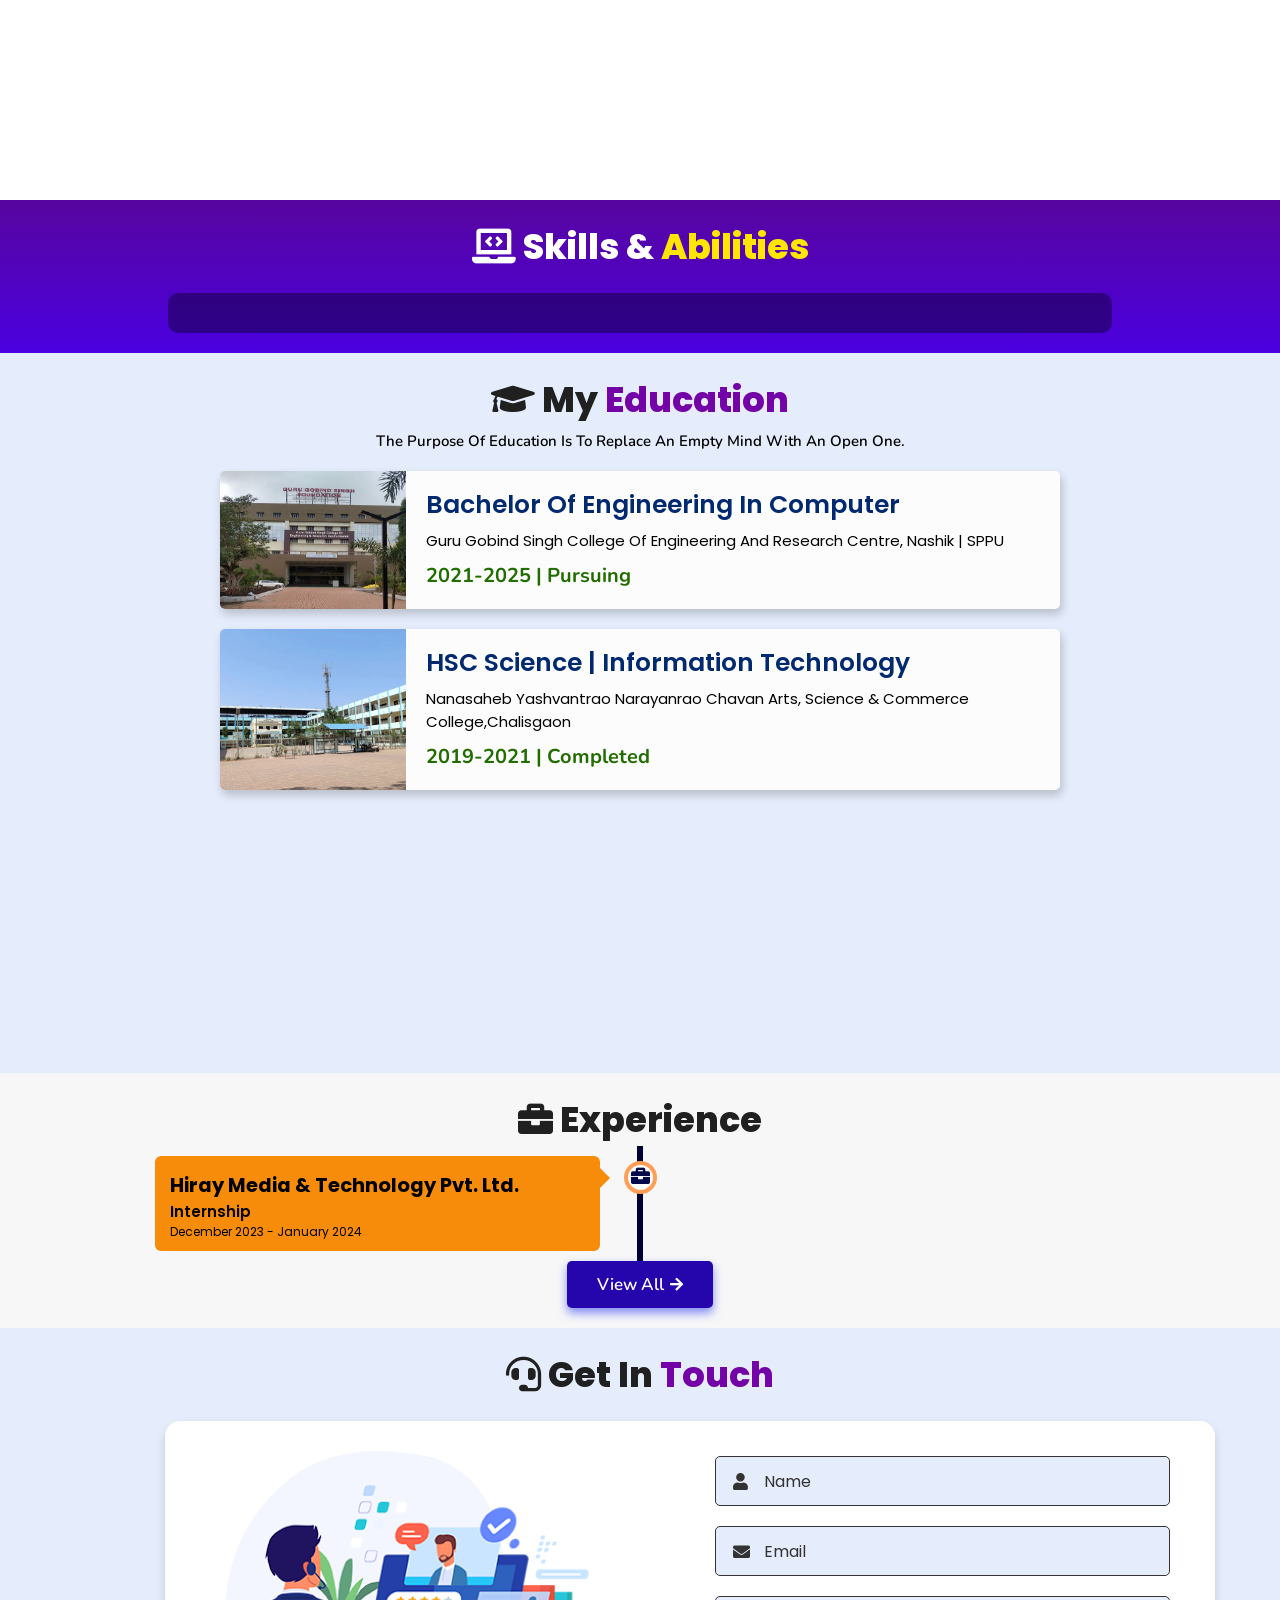
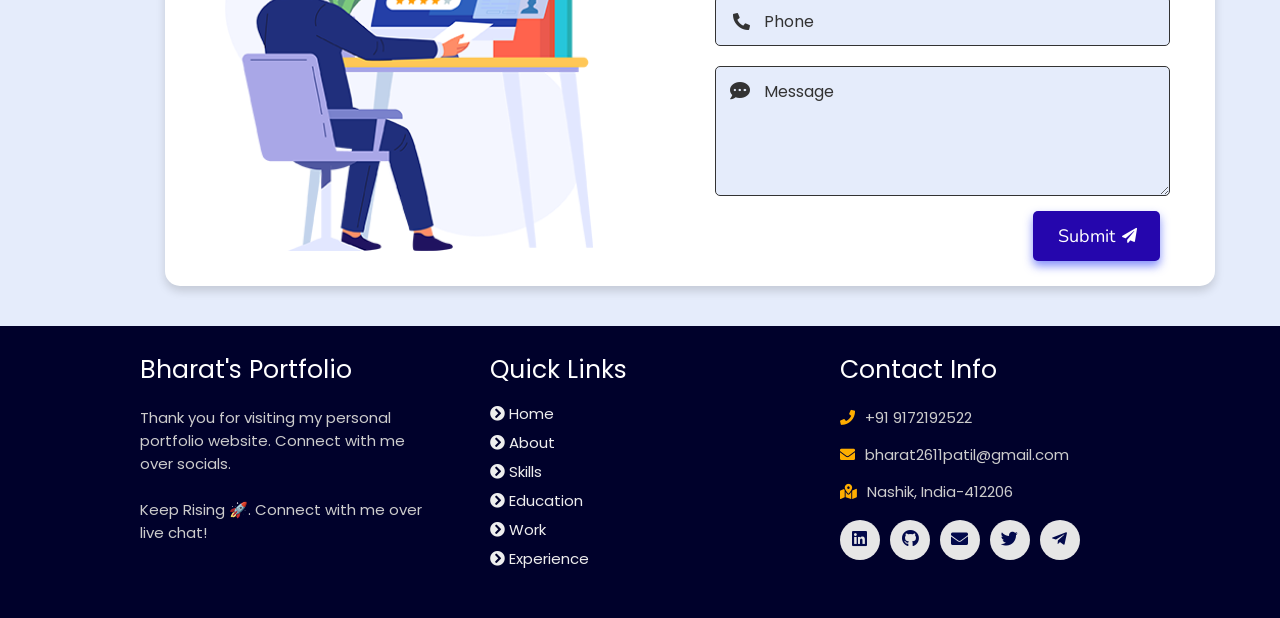
==== commit af60c670: "Initial commit" ====
--- a/index.html
+++ b/index.html
@@ -263,7 +263,7 @@
           <i class='fas fa-envelope'></i>
         </div>
         <div class="field">
-          <input type="text" name="phone" placeholder="Phone">
+          <input type="text" name="phone" placeholder="Phone" minlength="10" maxlength="13" required>
           <i class='fas fa-phone-alt'></i>
         </div>
         <div class="message">
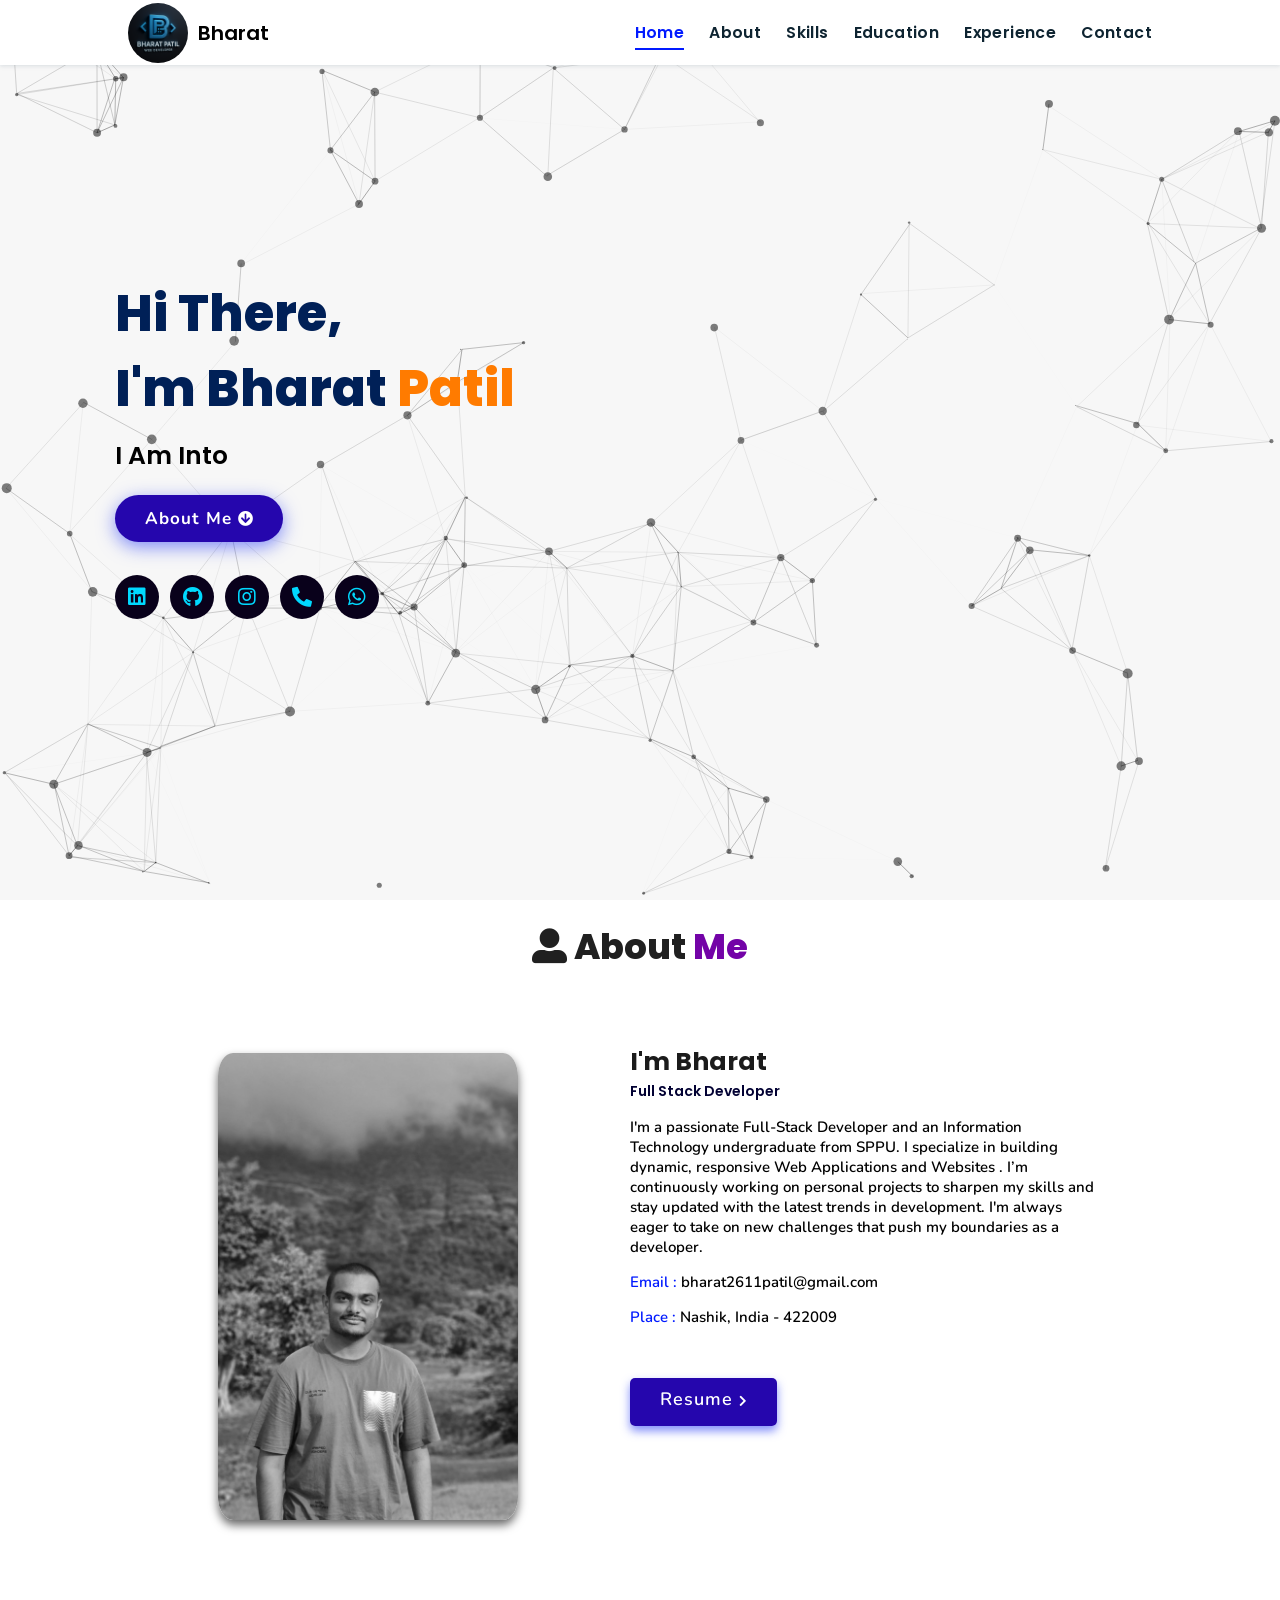
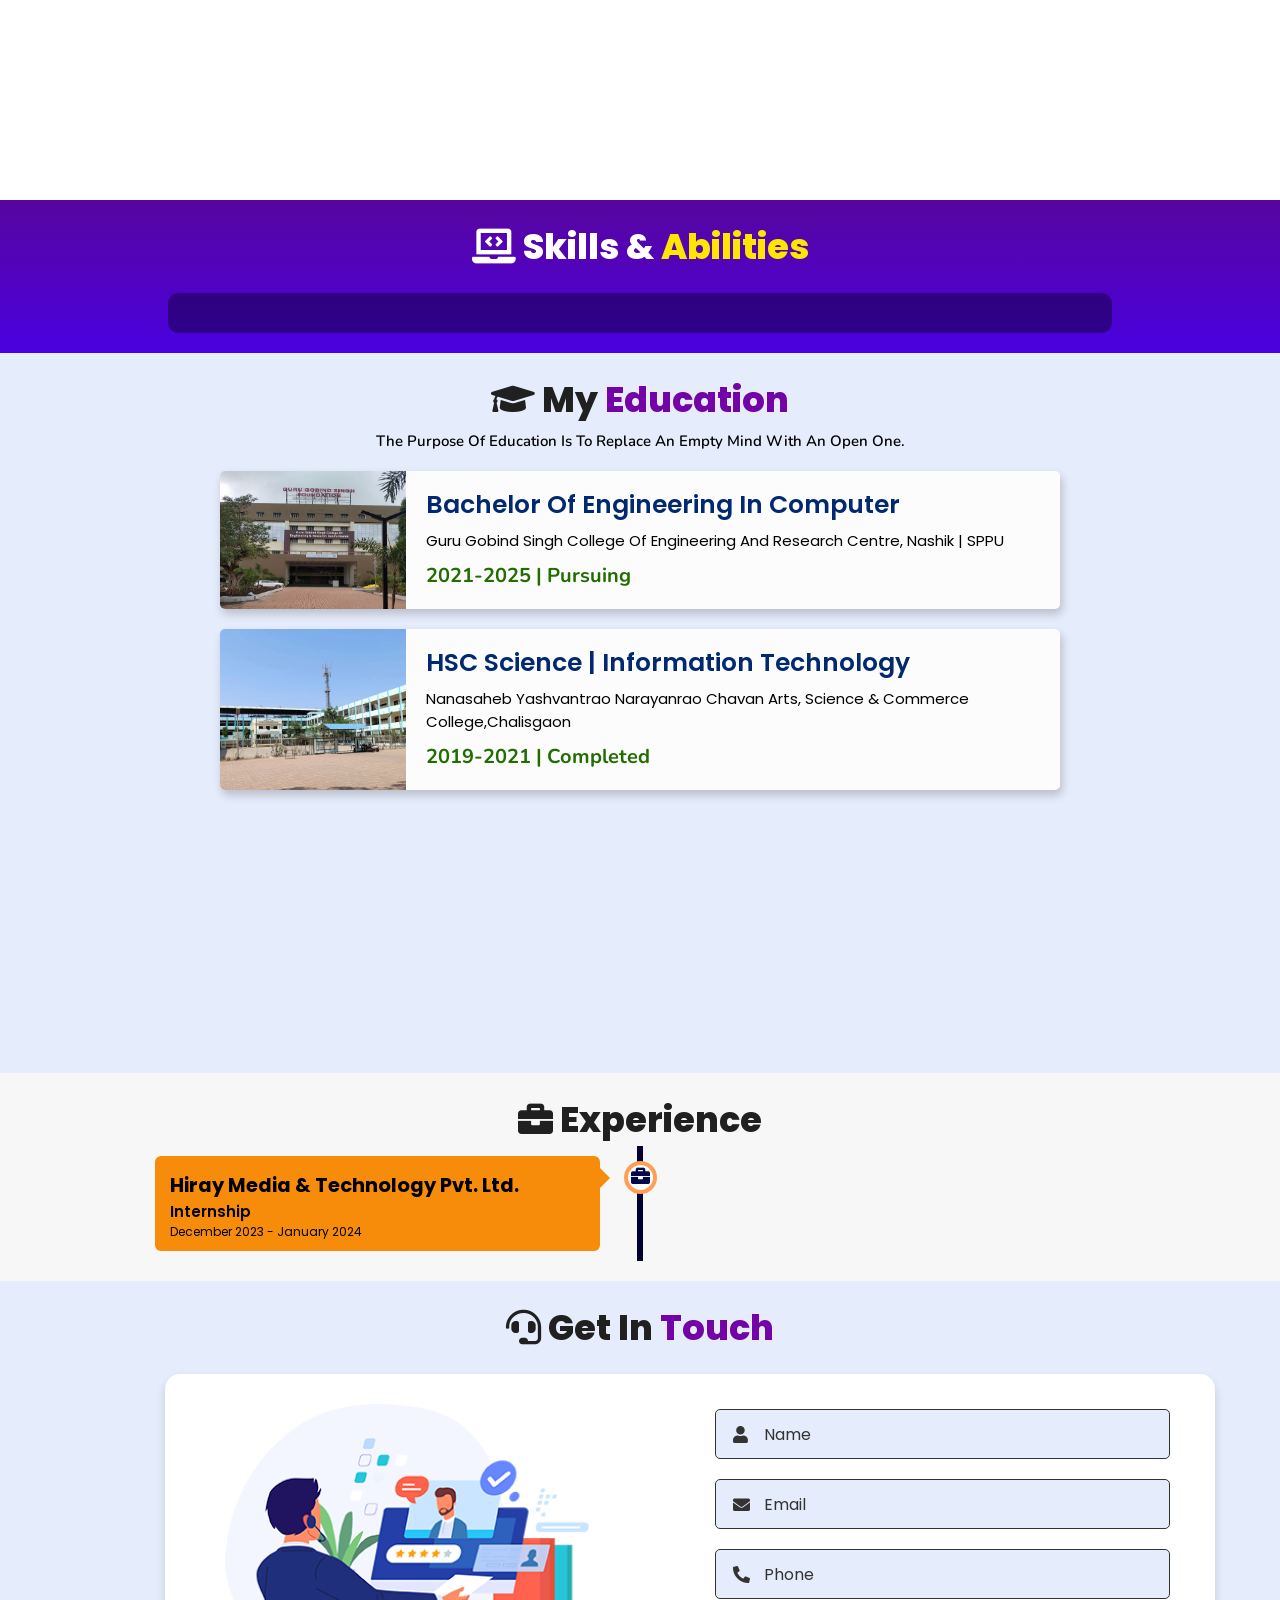
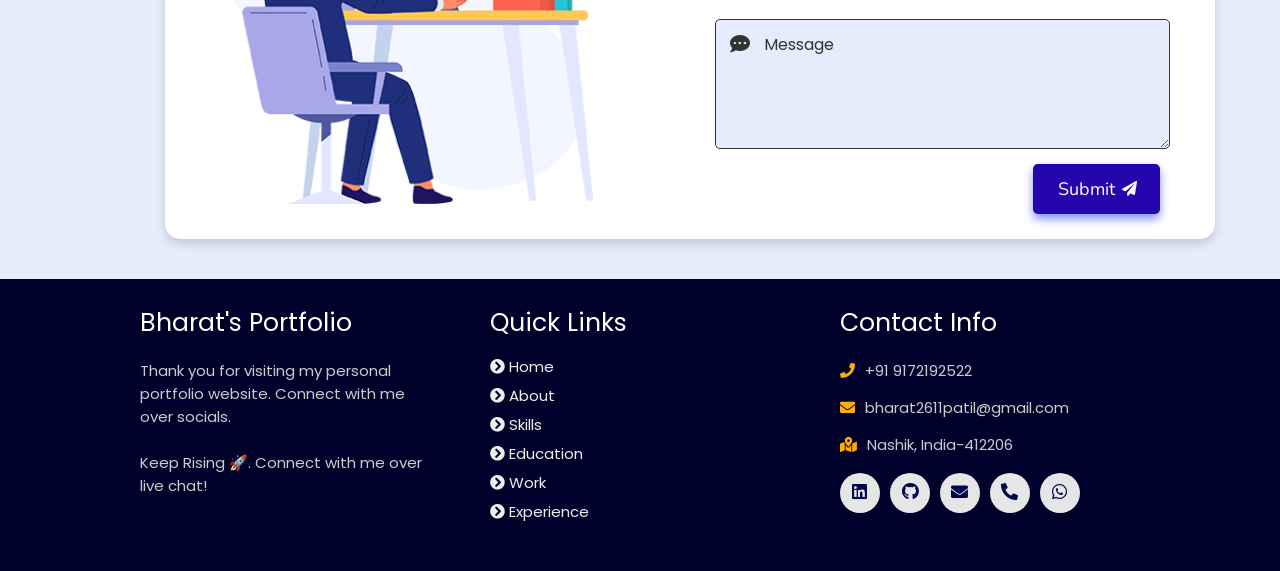
==== commit 9a506636: "Initial commit" ====
--- a/index.html
+++ b/index.html
@@ -1,187 +1,164 @@
 <!DOCTYPE html>
 <html lang="en">
 <head>
-    <meta charset="UTF-8">
-    <meta http-equiv="X-UA-Compatible" content="IE=edge">
-    <meta name="viewport" content="width=device-width, initial-scale=1.0">
-    <meta name="keywords" content="Bharat Patil, portfolio, Bharat, full stack dev, personal portfolio lifecodes, portfolio design, portfolio website, personal portfolio" />
-    <meta name="description" content="Welcome to Bharat's Portfolio. Full-Stack Web Developer and Android App Developer" />
-    <!-- Custom CSS -->
-    <link rel="stylesheet" href="./assets/css/style.css">
-    <!-- Font Awesome -->
-    <link rel="stylesheet" href="https://cdnjs.cloudflare.com/ajax/libs/font-awesome/5.15.3/css/all.min.css" integrity="sha512-iBBXm8fW90+nuLcSKlbmrPcLa0OT92xO1BIsZ+ywDWZCvqsWgccV3gFoRBv0z+8dLJgyAHIhR35VZc2oM/gI1w==" crossorigin="anonymous" referrerpolicy="no-referrer" />
-    <script src="https://cdn.emailjs.com/dist/email.min.js"></script>
-
-    <!-- Favicon -->
-    <link id='favicon' rel="shortcut icon" href="./assets/images/hero1.png" type="image/x-png">
-    <title>Portfolio | Bharat Patil</title>
+  <meta charset="UTF-8">
+  <meta http-equiv="X-UA-Compatible" content="IE=edge">
+  <meta name="viewport" content="width=device-width, initial-scale=1.0">
+  <meta name="keywords"
+    content="Bharat Patil, portfolio, Bharat, full stack dev, personal portfolio lifecodes, portfolio design, portfolio website, personal portfolio" />
+  <meta name="description"
+    content="Welcome to Bharat's Portfolio. Full-Stack Web Developer and Android App Developer" />
+  <!-- Custom CSS -->
+  <link rel="stylesheet" href="./assets/css/style.css">
+  <!-- Font Awesome -->
+  <link rel="stylesheet" href="https://cdnjs.cloudflare.com/ajax/libs/font-awesome/5.15.3/css/all.min.css"
+    integrity="sha512-iBBXm8fW90+nuLcSKlbmrPcLa0OT92xO1BIsZ+ywDWZCvqsWgccV3gFoRBv0z+8dLJgyAHIhR35VZc2oM/gI1w=="
+    crossorigin="anonymous" referrerpolicy="no-referrer" />
+  <script src="https://cdn.emailjs.com/dist/email.min.js"></script>
+  <!-- Favicon -->
+  <link id='favicon' rel="shortcut icon" href="./assets/images/hero1.png" type="image/x-png">
+  <title>Portfolio | Bharat Patil</title>
 </head>
 <body oncontextmenu="return false">
-
-<!-- pre loader -->
-<!-- <div class="loader-container">
-  <img draggable="false" src="./assets/images/preloader.gif" alt="">
-</div> -->
-
-<!-- navbar starts -->
-<header>
-<a href="/" class="logo" style="display: flex; align-items: center; gap: 10px; text-decoration: none;">
-  <img src="./assets/images/logo.png" alt="Logo"
-       style="width: 60px; height: 60px; object-fit: cover; border-radius: 50%;" />
-  <span style="font-size: 20px; font-weight: 600; color: #000000;">Bharat</span>
-</a>
-
-
-  <div id="menu" class="fas fa-bars"></div>
-
-  <nav class="navbar">
-    <ul>
-      <li><a class="active" href="#home">Home</a></li>
-      <li><a href="#about">About</a></li>
-      <li><a href="#skills">Skills</a></li>
-      <li><a href="#education">Education</a></li>
-      <li><a href="#experience">Experience</a></li>
-      <li><a href="#contact">Contact</a></li>
-    </ul>
-  </nav>
-</header>
-
-<!-- navbar ends -->
-
-
-<!-- hero section starts -->
-<section class="home" id="home">
+  <!-- navbar starts -->
+  <header>
+    <a href="/" class="logo" style="display: flex; align-items: center; gap: 10px; text-decoration: none;">
+      <img src="./assets/images/logo.png" alt="Logo"
+        style="width: 60px; height: 60px; object-fit: cover; border-radius: 50%;" />
+      <span style="font-size: 20px; font-weight: 600; color: #000000;">Bharat</span>
+    </a>
+    <div id="menu" class="fas fa-bars"></div>
+    <nav class="navbar">
+      <ul>
+        <li><a class="active" href="#home">Home</a></li>
+        <li><a href="#about">About</a></li>
+        <li><a href="#skills">Skills</a></li>
+        <li><a href="#education">Education</a></li>
+        <li><a href="#experience">Experience</a></li>
+        <li><a href="#contact">Contact</a></li>
+      </ul>
+    </nav>
+  </header>
+  <!-- navbar ends -->
+  <!-- hero section starts -->
+  <section class="home" id="home">
     <div id="particles-js"></div>
-
     <div class="content">
-    <h2>Hi There,<br/> I'm Bharat <span>Patil</span></h2>
-    <p>i am into <span class="typing-text"></span></p>
-    <a href="#about" class="btn"><span>About Me</span>
-      <i class="fas fa-arrow-circle-down"></i>
-    </a>
-    <div class="socials">
+      <h2>Hi There,<br /> I'm Bharat <span>Patil</span></h2>
+      <p>i am into <span class="typing-text"></span></p>
+      <a href="#about" class="btn"><span>About Me</span>
+        <i class="fas fa-arrow-circle-down"></i>
+      </a>
+      <div class="socials">
         <ul class="social-icons">
-          <li><a class="linkedin" aria-label="LinkedIn" href="https://www.linkedin.com/in/Bharat-Patil/" target="_blank"><i class="fab fa-linkedin"></i></a></li> 
-          <li><a class="github" aria-label="GitHub" href="https://github.com/Bharat-Patil" target="_blank"><i class="fab fa-github"></i></a></li>
-          <li><a class="twitter" aria-label="Twitter" href="https://twitter.com/Bharat_Patil" target="_blank"><i class="fab fa-twitter"></i></a></li>
-          <li><a class="telegram" aria-label="Telegram" href="https://t.me/lifecode5" target="_blank"><i class="fab fa-telegram-plane"></i></a></li>
-          <li><a class="instagram" aria-label="Instagram" href="https://www.instagram.com/BharatPatil.dev"><i class="fab fa-instagram" target="_blank"></i></a></li>
-          <li><a class="dev" aria-label="Dev" href="https://dev.to/BharatPatil" target="_blank"><i class="fab fa-dev"></i></a></li>
+          <li><a class="linkedin" aria-label="LinkedIn" href="https://www.linkedin.com/in/bharatpatil2611/"
+              target="_blank"><i class="fab fa-linkedin"></i></a></li>
+          <li><a class="github" aria-label="GitHub" href="https://github.com/Bharat2611" target="_blank"><i
+                class="fab fa-github"></i></a></li>
+          <li><a class="instagram" aria-label="Instagram" href="https://www.instagram.com/bharat_26.11/"><i
+                class="fab fa-instagram" target="_blank"></i></a></li>
+          <li>
+            <a class="phone" aria-label="Call" href="tel:9172192522">
+              <i class="fas fa-phone-alt"></i>
+            </a>
+          </li>
+          <a class="whatsapp" aria-label="WhatsApp"
+            href="https://wa.me/919172192522?text=Hi%20Bharat%2C%20I%20saw%20your%20portfolio%20and%20wanted%20to%20connect!"
+            target="_blank">
+            <i class="fab fa-whatsapp"></i>
+          </a>
         </ul>
       </div>
     </div>
-<div class="image">
-    <img draggable="false" class="tilt" src="./assets/images/favicon.jpg" alt="">
-</div>
-</section>
-<!-- hero section ends -->
-
-
-<!-- about section starts -->
-<section class="about" id="about">
+    <div class="image">
+      <img draggable="false" class="tilt" src="./assets/images/favicon.jpg" alt="">
+    </div>
+  </section>
+  <!-- hero section ends -->
+  <!-- about section starts -->
+  <section class="about" id="about">
     <h2 class="heading"><i class="fas fa-user-alt"></i> About <span>Me</span></h2>
-    
     <div class="row">
-
-    <div class="image">
+      <div class="image">
         <img draggable="false" class="tilt" src="./assets/images/profile2.jpg" alt="">
-    </div>
-    <div class="content">
+      </div>
+      <div class="content">
         <h3>I'm Bharat</h3>
         <span class="tag">Full Stack Developer</span>
-        
-       <p>
-  I'm a passionate Full-Stack Developer and an Information Technology undergraduate from SPPU. I specialize in building dynamic, responsive Web Applications and Websites . I’m continuously working on personal projects to sharpen my skills and stay updated with the latest trends in development. I'm always eager to take on new challenges that push my boundaries as a developer.
-</p>
-
-        
+        <p>
+          I'm a passionate Full-Stack Developer and an Information Technology undergraduate from SPPU. I specialize in
+          building dynamic, responsive Web Applications and Websites . I’m continuously working on personal projects to
+          sharpen my skills and stay updated with the latest trends in development. I'm always eager to take on new
+          challenges that push my boundaries as a developer.
+        </p>
         <div class="box-container">
-            <!-- <div class="box">
+          <!-- <div class="box">
               <p><span> age: </span> 20</p>
               <p><span> phone : </span> +91 XXX-XXX-XXXX</p>
             </div> -->
-            <div class="box">
-              <p><span> email : </span> bharat2611patil@gmail.com</p>
-              <p><span> place : </span> Nashik, India - 422009</p>
-            </div>
-        </div>
-        
+          <div class="box">
+            <p><span> email : </span> bharat2611patil@gmail.com</p>
+            <p><span> place : </span> Nashik, India - 422009</p>
+          </div>
+        </div>
         <div class="resumebtn">
-            <a href="https://drive.google.com/file/d/1rZiXl562q7aVyk1kJ2nO85YBAq8ixTiw/view" target="_blank" class="btn"><span>Resume</span>
-                <i class="fas fa-chevron-right"></i>
-            </a>
-        </div>
-
-    </div>
-    </div>
-</section>
-<!-- about section ends -->
-
-<!-- skills section starts -->
-<section class="skills" id="skills">
-
+          <a href="https://drive.google.com/file/d/1Xf-kyJt18tLqgdie4pRL5930S7PdO24M/view?usp=drive_link" target="_blank"
+            class="btn"><span>Resume</span>
+            <i class="fas fa-chevron-right"></i>
+          </a>
+        </div>
+      </div>
+    </div>
+  </section>
+  <!-- about section ends -->
+  <!-- skills section starts -->
+  <section class="skills" id="skills">
     <h2 class="heading"><i class="fas fa-laptop-code"></i> Skills & <span>Abilities</span></h2>
-
     <div class="container">
-          <div class="row" id="skillsContainer">
-
-            <!-- <div class="bar">
+      <div class="row" id="skillsContainer">
+        <!-- <div class="bar">
               <div class="info">
                 <img src="https://img.icons8.com/color/48/000000/adobe-xd.png"/>
                 <span>AdobeXD</span>
               </div>
             </div> -->
-
-      </div>
-</div>
-</section>
-<!-- skills section ends -->
-
-
-<!-- education section starts -->
-<section class="education" id="education">
-
-  <h1 class="heading"><i class="fas fa-graduation-cap"></i> My <span>Education</span></h1>
-
+      </div>
+    </div>
+  </section>
+  <!-- skills section ends -->
+  <!-- education section starts -->
+  <section class="education" id="education">
+    <h1 class="heading"><i class="fas fa-graduation-cap"></i> My <span>Education</span></h1>
     <p class="qoute">The purpose of education is to replace an empty mind with an open one.</p>
-
     <div class="box-container">
-
-    <div class="box ">
+      <div class="box ">
         <div class="image">
-        <img draggable="false" src="./assets/images/educat/college.jpg" alt="">
+          <img draggable="false" src="./assets/images/educat/college.jpg" alt="">
         </div>
         <div class="content">
-        <h3>Bachelor of Engineering in Computer</h3>
-        <p>Guru Gobind Singh College Of Engineering And Research Centre, Nashik | SPPU</p>
-        <h4>2021-2025 | Pursuing</h4>
-        </div>
-    </div>
-
-    <div class="box ">
-      <div class="image">
-      <img draggable="false" src="./assets/images/educat/school.jpg" alt="">
-      </div>
-      <div class="content">
-      <h3>HSC Science | Information Technology</h3>
-      <p>Nanasaheb Yashvantrao Narayanrao Chavan Arts, Science & Commerce College,Chalisgaon </p>
-      <h4>2019-2021 | Completed</h4>
-      </div>
-    </div>
-
-</div>
-</section>
-<!-- education section ends -->
-
-
-<!-- work project section starts -->
-<!-- <section class="work" id="work">
-
+          <h3>Bachelor of Engineering in Computer</h3>
+          <p>Guru Gobind Singh College Of Engineering And Research Centre, Nashik | SPPU</p>
+          <h4>2021-2025 | Pursuing</h4>
+        </div>
+      </div>
+      <div class="box ">
+        <div class="image">
+          <img draggable="false" src="./assets/images/educat/school.jpg" alt="">
+        </div>
+        <div class="content">
+          <h3>HSC Science | Information Technology</h3>
+          <p>Nanasaheb Yashvantrao Narayanrao Chavan Arts, Science & Commerce College,Chalisgaon </p>
+          <h4>2019-2021 | Completed</h4>
+        </div>
+      </div>
+    </div>
+  </section>
+  <!-- education section ends -->
+  <!-- work project section starts -->
+  <!-- <section class="work" id="work">
   <h2 class="heading"><i class="fas fa-laptop-code"></i> Projects <span>Made</span></h2>
-
   <div class="box-container"> -->
-
-    <!-- <div class="box tilt">
+  <!-- <div class="box tilt">
       <img draggable="false" src="./assets/images/projects/portfolio1.PNG" alt="" />
       <div class="content">
         <div class="tag">
@@ -196,191 +173,156 @@
         </div>
       </div>
     </div>
-
 </div>
-
 <div class="viewall">
   <a href="/projects" class="btn"><span>View All</span>
     <i class="fas fa-arrow-right"></i>
 </a>
 </div>
-
 </section> -->
-<!-- work project section ends -->
-
-<!-- experience section starts -->
-<section class="experience" id="experience">
-
-  <h2 class="heading"><i class="fas fa-briefcase"></i> Experience </h2>
-
-  <div class="timeline">
-
-
-   <div class="container left">
+  <!-- work project section ends -->
+  <!-- experience section starts -->
+  <section class="experience" id="experience">
+    <h2 class="heading"><i class="fas fa-briefcase"></i> Experience </h2>
+    <div class="timeline">
+      <div class="container left">
         <div class="content">
           <div class="tag">
             <h2>Hiray Media & Technology pvt. ltd.</h2>
           </div>
           <div class="desc">
-              <h3>Internship</h3>
-              <p>December 2023 - January 2024</p>
-          </div>
-        </div>
-      </div>
-
-  </div>
-
-  <div class="morebtn">
-    <a href="/experience" class="btn"><span>View All</span>
-      <i class="fas fa-arrow-right"></i>
-  </a>
-  </div>
-
-</div>
-
-</section>
-<!-- experience section ends -->
-
-<!-- contact section starts -->
-<section class="contact" id="contact">
-  
-  <h2 class="heading"><i class="fas fa-headset"></i> Get in <span>Touch</span></h2>
-
-  <div class="container">
-    <div class="content">
-      <div class="image-box">
-        <img draggable="false" src="./assets/images/contact1.png" alt="">
-      </div>
-    <form id="contact-form">
-      
-      <div class="form-group">
-        <div class="field">
-          <input type="text" name="name" placeholder="Name" required>
-          <i class='fas fa-user'></i>
-        </div>
-        <div class="field">
-          <input type="text" name="email" placeholder="Email" required>
-          <i class='fas fa-envelope'></i>
-        </div>
-        <div class="field">
-          <input type="text" name="phone" placeholder="Phone" minlength="10" maxlength="13" required>
-          <i class='fas fa-phone-alt'></i>
-        </div>
-        <div class="message">
-        <textarea placeholder="Message" name="message" required></textarea>
-        <i class="fas fa-comment-dots"></i>
-        </div>
-        </div>
-      <div class="button-area">
-        <button type="submit">
-          Submit <i class="fa fa-paper-plane"></i></button>
-      </div>
-    </form>
-  </div>
-  </div>
-</section>
-<!-- contact section ends -->
-
-
-<!-- footer section starts -->
-<section class="footer">
-
-  <div class="box-container">
-
+            <h3>Internship</h3>
+            <p>December 2023 - January 2024</p>
+          </div>
+        </div>
+      </div>
+    </div>
+    <!-- <div class="morebtn">
+      <a href="/experience" class="btn"><span>View All</span>
+        <i class="fas fa-arrow-right"></i>
+      </a>
+    </div> -->
+    </div>
+  </section>
+  <!-- experience section ends -->
+  <!-- contact section starts -->
+  <section class="contact" id="contact">
+    <h2 class="heading"><i class="fas fa-headset"></i> Get in <span>Touch</span></h2>
+    <div class="container">
+      <div class="content">
+        <div class="image-box">
+          <img draggable="false" src="./assets/images/contact1.png" alt="">
+        </div>
+        <form id="contact-form">
+          <div class="form-group">
+            <div class="field">
+              <input type="text" name="name" placeholder="Name" required>
+              <i class='fas fa-user'></i>
+            </div>
+            <div class="field">
+              <input type="text" name="email" placeholder="Email" required>
+              <i class='fas fa-envelope'></i>
+            </div>
+            <div class="field">
+              <input type="text" name="phone" placeholder="Phone" minlength="10" maxlength="13" required>
+              <i class='fas fa-phone-alt'></i>
+            </div>
+            <div class="message">
+              <textarea placeholder="Message" name="message" required></textarea>
+              <i class="fas fa-comment-dots"></i>
+            </div>
+          </div>
+          <div class="button-area">
+            <button type="submit">
+              Submit <i class="fa fa-paper-plane"></i></button>
+          </div>
+        </form>
+      </div>
+    </div>
+  </section>
+  <!-- contact section ends -->
+  <!-- footer section starts -->
+  <section class="footer">
+    <div class="box-container">
       <div class="box">
-          <h3>Bharat's Portfolio</h3>
-          <p>Thank you for visiting my personal portfolio website. Connect with me over socials. <br/> <br/> Keep Rising 🚀. Connect with me over live chat!</p>
-      </div>
-
+        <h3>Bharat's Portfolio</h3>
+        <p>Thank you for visiting my personal portfolio website. Connect with me over socials. <br /> <br /> Keep Rising
+          🚀. Connect with me over live chat!</p>
+      </div>
       <div class="box">
-          <h3>quick links</h3>
-          <a href="#home"><i class="fas fa-chevron-circle-right"></i> home</a>
-          <a href="#about"><i class="fas fa-chevron-circle-right"></i> about</a>
-          <a href="#skills"><i class="fas fa-chevron-circle-right"></i> skills</a>
-          <a href="#education"><i class="fas fa-chevron-circle-right"></i> education</a>
-          <a href="#work"><i class="fas fa-chevron-circle-right"></i> work</a>
-          <a href="#experience"><i class="fas fa-chevron-circle-right"></i> experience</a>
-      </div>
-
+        <h3>quick links</h3>
+        <a href="#home"><i class="fas fa-chevron-circle-right"></i> home</a>
+        <a href="#about"><i class="fas fa-chevron-circle-right"></i> about</a>
+        <a href="#skills"><i class="fas fa-chevron-circle-right"></i> skills</a>
+        <a href="#education"><i class="fas fa-chevron-circle-right"></i> education</a>
+        <a href="#work"><i class="fas fa-chevron-circle-right"></i> work</a>
+        <a href="#experience"><i class="fas fa-chevron-circle-right"></i> experience</a>
+      </div>
       <div class="box">
-          <h3>contact info</h3>
-          <p> <i class="fas fa-phone"></i>+91 9172192522</p>
-          <p> <i class="fas fa-envelope"></i>bharat2611patil@gmail.com</p>
-          <p> <i class="fas fa-map-marked-alt"></i>Nashik, India-412206</p>
-          <div class="share">
-
-              <a href="https://www.linkedin.com/in/Bharat-Patil" class="fab fa-linkedin" aria-label="LinkedIn" target="_blank"></a>
-              <a href="https://github.com/Bharat-Patil" class="fab fa-github" aria-label="GitHub" target="_blank"></a>
-              <a href="mailto:bharat2611patil@gmail.com" class="fas fa-envelope" aria-label="Mail" target="_blank"></a>
-              <a href="https://twitter.com/Bharat_Patil" class="fab fa-twitter" aria-label="Twitter" target="_blank"></a>
-              <a href="https://t.me/lifecode5" class="fab fa-telegram-plane" aria-label="Telegram" target="_blank"></a>
-          </div>
-      </div>
-  </div>
-
-  
-
-</section>
-<!-- footer section ends -->
-
-
-<!-- scroll top btn -->
-<a href="#home" aria-label="ScrollTop" class="fas fa-angle-up" id="scroll-top"></a>
-<!-- scroll back to top -->
-
-<script>
-  document.addEventListener('DOMContentLoaded', function () {
-    emailjs.init("T6bIDcBG_-HxlbHUO"); // Your public key
-
-    $("#contact-form").submit(function (event) {
-      event.preventDefault();
-
-      // Inject current time into form
-      document.querySelector('input[name="time"]')?.remove(); // prevent duplicates
-      let timeInput = document.createElement("input");
-      timeInput.setAttribute("type", "hidden");
-      timeInput.setAttribute("name", "time");
-      timeInput.value = new Date().toLocaleString();
-      document.getElementById("contact-form").appendChild(timeInput);
-
-      // Send email via EmailJS
-      emailjs.sendForm('service_wcswcb4', 'template_ab2kn19', '#contact-form')
-        .then(function (response) {
-          console.log('SUCCESS!', response.status, response.text);
-          document.getElementById("contact-form").reset();
-          alert("Form Submitted Successfully");
-        }, function (error) {
-          console.log('FAILED...', error);
-        });
+        <h3>contact info</h3>
+        <p> <i class="fas fa-phone"></i>+91 9172192522</p>
+        <p> <i class="fas fa-envelope"></i>bharat2611patil@gmail.com</p>
+        <p> <i class="fas fa-map-marked-alt"></i>Nashik, India-412206</p>
+        <div class="share">
+          <a href="https://www.linkedin.com/in/bharatpatil2611/" class="fab fa-linkedin" aria-label="LinkedIn"
+            target="_blank"></a>
+          <a href="https://github.com/Bharat2611" class="fab fa-github" aria-label="GitHub" target="_blank"></a>
+          <a href="mailto:bharat2611patil@gmail.com" class="fas fa-envelope" aria-label="Mail" target="_blank"></a>
+          <a href="tel:9172192522" class="fas fa-phone-alt" aria-label="Call" target="_blank"></a>
+          <a href="https://wa.me/919172192522?text=Hi%20Bharat%2C%20I%20saw%20your%20portfolio%20and%20wanted%20to%20connect!"
+            class="fab fa-whatsapp" aria-label="WhatsApp" target="_blank"></a>
+        </div>
+      </div>
+    </div>
+  </section>
+  <!-- footer section ends -->
+  <!-- scroll top btn -->
+  <a href="#home" aria-label="ScrollTop" class="fas fa-angle-up" id="scroll-top"></a>
+  <!-- scroll back to top -->
+  <script>
+    document.addEventListener('DOMContentLoaded', function () {
+      emailjs.init("T6bIDcBG_-HxlbHUO"); // Your public key
+      $("#contact-form").submit(function (event) {
+        event.preventDefault();
+        // Inject current time into form
+        document.querySelector('input[name="time"]')?.remove(); // prevent duplicates
+        let timeInput = document.createElement("input");
+        timeInput.setAttribute("type", "hidden");
+        timeInput.setAttribute("name", "time");
+        timeInput.value = new Date().toLocaleString();
+        document.getElementById("contact-form").appendChild(timeInput);
+        // Send email via EmailJS
+        emailjs.sendForm('service_wcswcb4', 'template_ab2kn19', '#contact-form')
+          .then(function (response) {
+            console.log('SUCCESS!', response.status, response.text);
+            document.getElementById("contact-form").reset();
+            alert("Form Submitted Successfully");
+          }, function (error) {
+            console.log('FAILED...', error);
+          });
+      });
     });
-  });
-</script>
-
-<!-- ==== ALL MAJOR JAVASCRIPT CDNS STARTS ==== -->
-<!-- jquery cdn -->
-<script src="https://cdnjs.cloudflare.com/ajax/libs/jquery/3.6.0/jquery.min.js" integrity="sha512-894YE6QWD5I59HgZOGReFYm4dnWc1Qt5NtvYSaNcOP+u1T9qYdvdihz0PPSiiqn/+/3e7Jo4EaG7TubfWGUrMQ==" crossorigin="anonymous" referrerpolicy="no-referrer"></script>
-
-<!-- typed.js cdn -->
-<script src="https://cdnjs.cloudflare.com/ajax/libs/typed.js/2.0.5/typed.min.js" integrity="sha512-1KbKusm/hAtkX5FScVR5G36wodIMnVd/aP04af06iyQTkD17szAMGNmxfNH+tEuFp3Og/P5G32L1qEC47CZbUQ==" crossorigin="anonymous" referrerpolicy="no-referrer"></script>
-
-<!-- particle.js links -->
-<script src="./assets/js/particles.min.js"></script>
-<script src="./assets/js/app.js"></script>
-
-<!-- vanilla tilt.js links -->
-<script src="https://cdnjs.cloudflare.com/ajax/libs/vanilla-tilt/1.7.0/vanilla-tilt.min.js" integrity="sha512-SttpKhJqONuBVxbRcuH0wezjuX+BoFoli0yPsnrAADcHsQMW8rkR84ItFHGIkPvhnlRnE2FaifDOUw+EltbuHg==" crossorigin="anonymous" referrerpolicy="no-referrer"></script>
-
-<!-- scroll reveal anim -->
-<script src="https://unpkg.com/scrollreveal"></script>
-
-<script
-      type="text/javascript"
-      src="https://cdn.jsdelivr.net/npm/emailjs-com@3/dist/email.min.js"
-    ></script>
-
-<!-- ==== ALL MAJOR JAVASCRIPT CDNS ENDS ==== -->
-
-<script src="./assets/js/script.js"></script>
-
+  </script>
+  <!-- ==== ALL MAJOR JAVASCRIPT CDNS STARTS ==== -->
+  <!-- jquery cdn -->
+  <script src="https://cdnjs.cloudflare.com/ajax/libs/jquery/3.6.0/jquery.min.js"
+    integrity="sha512-894YE6QWD5I59HgZOGReFYm4dnWc1Qt5NtvYSaNcOP+u1T9qYdvdihz0PPSiiqn/+/3e7Jo4EaG7TubfWGUrMQ=="
+    crossorigin="anonymous" referrerpolicy="no-referrer"></script>
+  <!-- typed.js cdn -->
+  <script src="https://cdnjs.cloudflare.com/ajax/libs/typed.js/2.0.5/typed.min.js"
+    integrity="sha512-1KbKusm/hAtkX5FScVR5G36wodIMnVd/aP04af06iyQTkD17szAMGNmxfNH+tEuFp3Og/P5G32L1qEC47CZbUQ=="
+    crossorigin="anonymous" referrerpolicy="no-referrer"></script>
+  <!-- particle.js links -->
+  <script src="./assets/js/particles.min.js"></script>
+  <script src="./assets/js/app.js"></script>
+  <!-- vanilla tilt.js links -->
+  <script src="https://cdnjs.cloudflare.com/ajax/libs/vanilla-tilt/1.7.0/vanilla-tilt.min.js"
+    integrity="sha512-SttpKhJqONuBVxbRcuH0wezjuX+BoFoli0yPsnrAADcHsQMW8rkR84ItFHGIkPvhnlRnE2FaifDOUw+EltbuHg=="
+    crossorigin="anonymous" referrerpolicy="no-referrer"></script>
+  <!-- scroll reveal anim -->
+  <script src="https://unpkg.com/scrollreveal"></script>
+  <script type="text/javascript" src="https://cdn.jsdelivr.net/npm/emailjs-com@3/dist/email.min.js"></script>
+  <!-- ==== ALL MAJOR JAVASCRIPT CDNS ENDS ==== -->
+  <script src="./assets/js/script.js"></script>
 </body>
-</html>
+</html>
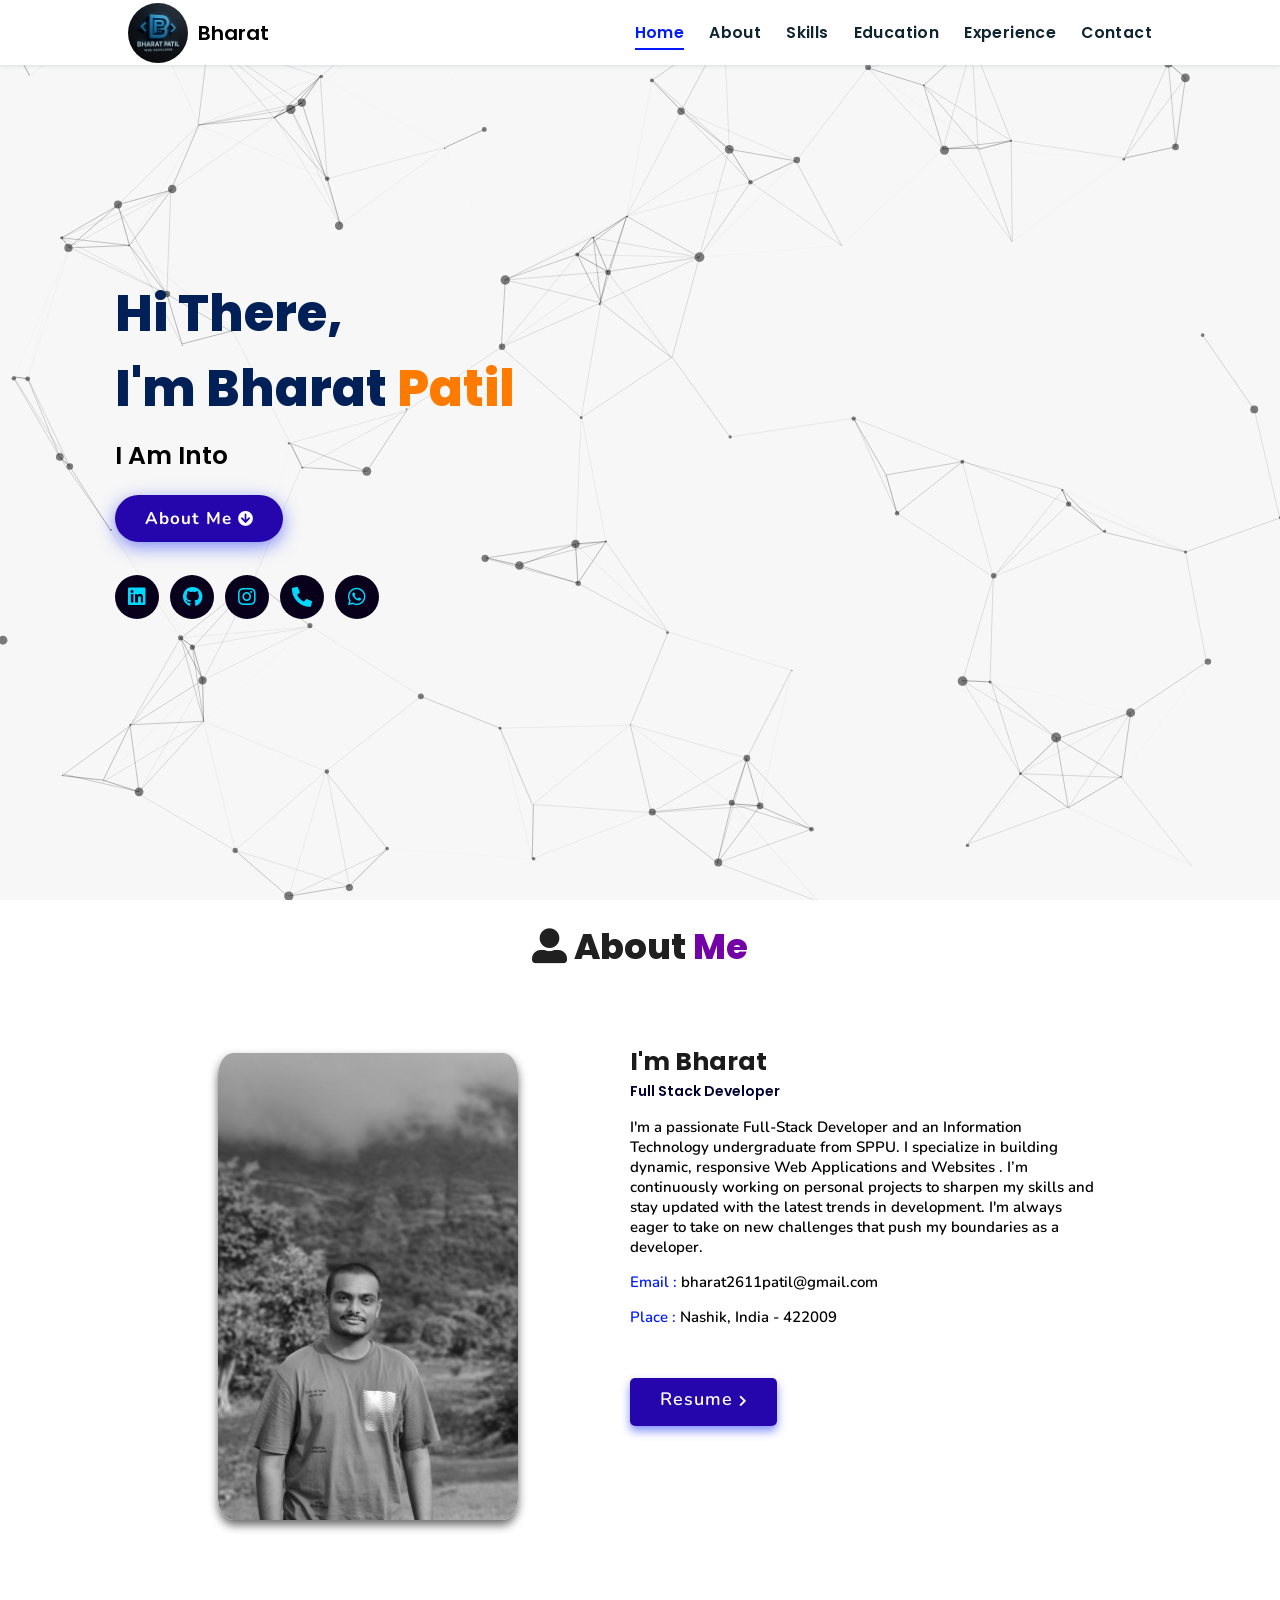
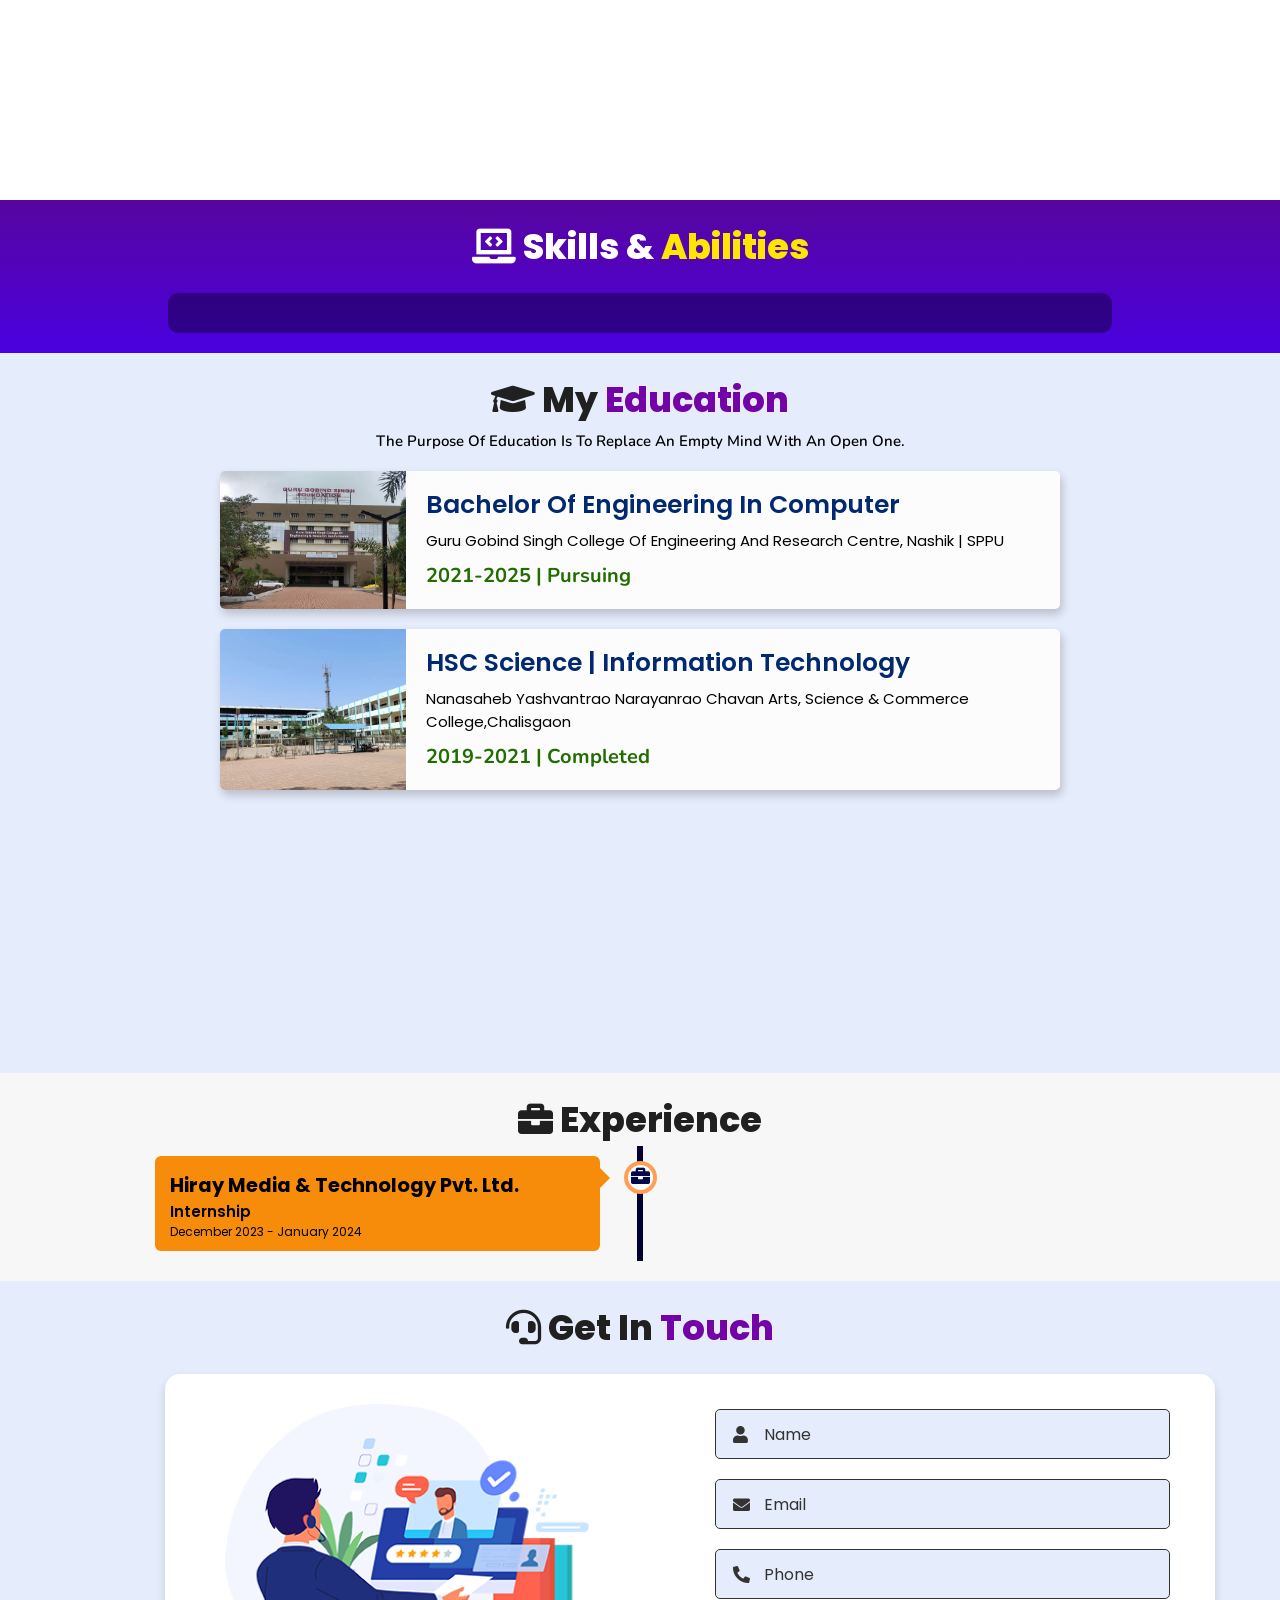
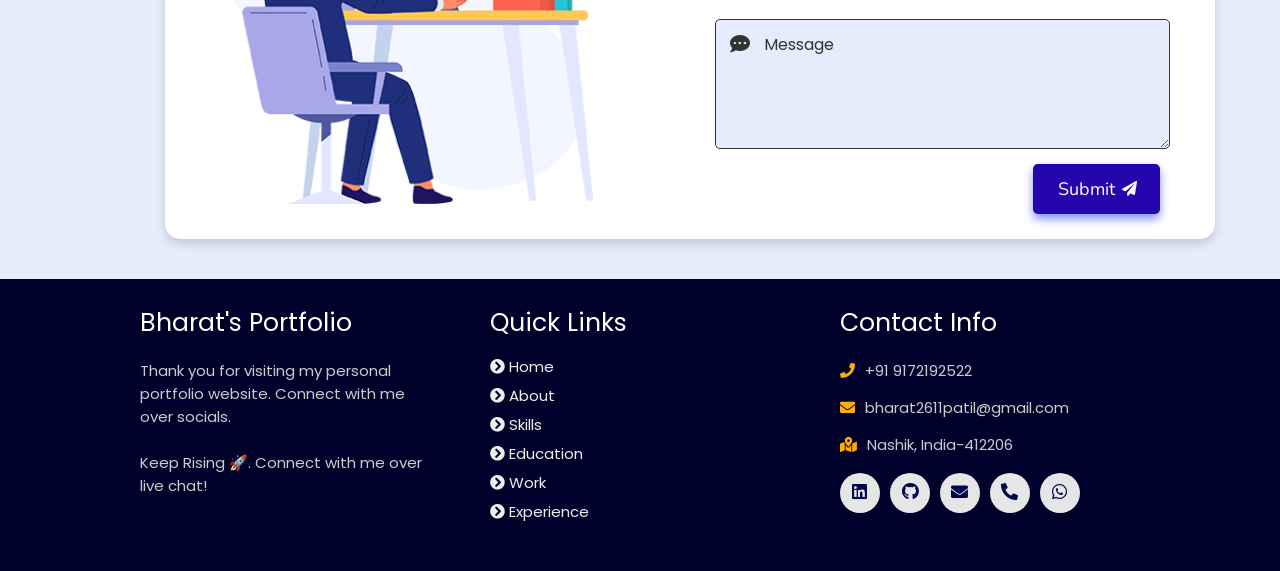
==== commit 04bf58cd: "Commit Changes" ====
--- a/index.html
+++ b/index.html
@@ -102,7 +102,7 @@
           </div>
         </div>
         <div class="resumebtn">
-          <a href="https://drive.google.com/file/d/1Xf-kyJt18tLqgdie4pRL5930S7PdO24M/view?usp=drive_link" target="_blank"
+          <a href="https://drive.google.com/file/d/1EmAvmvZ7tAhot4tIgAI73flG7uRAt00y/view?usp=drivesdk" target="_blank"
             class="btn"><span>Resume</span>
             <i class="fas fa-chevron-right"></i>
           </a>
@@ -325,4 +325,4 @@
   <!-- ==== ALL MAJOR JAVASCRIPT CDNS ENDS ==== -->
   <script src="./assets/js/script.js"></script>
 </body>
-</html>+</html>
--- a/assets/css/style.css
+++ b/assets/css/style.css
@@ -92,6 +92,12 @@
   text-decoration: none;
   color: #0e2431;
 }
+@media (max-width: 575.98px) {
+  header .logo {
+    display: none;
+  }
+}
+
 header .logo i {
   font-size: 2.2rem;
 }
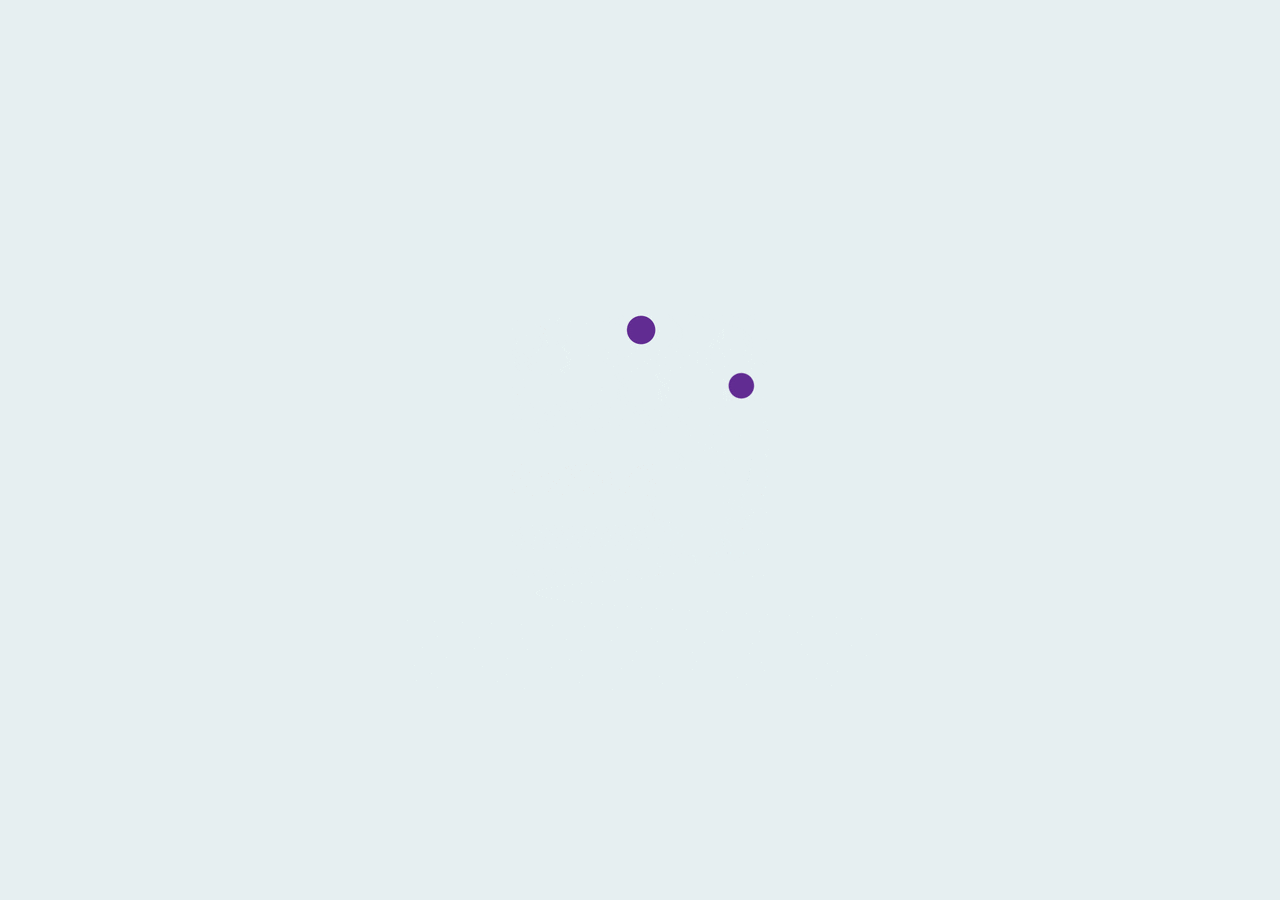
==== commit 55c14b36: "Initial commit" ====
--- a/index.html
+++ b/index.html
@@ -1,5 +1,6 @@
 <!DOCTYPE html>
 <html lang="en">
+
 <head>
   <meta charset="UTF-8">
   <meta http-equiv="X-UA-Compatible" content="IE=edge">
@@ -10,299 +11,271 @@
     content="Welcome to Bharat's Portfolio. Full-Stack Web Developer and Android App Developer" />
   <!-- Custom CSS -->
   <link rel="stylesheet" href="./assets/css/style.css">
+  <link rel="stylesheet" href="./assets/css/404.css">
   <!-- Font Awesome -->
   <link rel="stylesheet" href="https://cdnjs.cloudflare.com/ajax/libs/font-awesome/5.15.3/css/all.min.css"
     integrity="sha512-iBBXm8fW90+nuLcSKlbmrPcLa0OT92xO1BIsZ+ywDWZCvqsWgccV3gFoRBv0z+8dLJgyAHIhR35VZc2oM/gI1w=="
     crossorigin="anonymous" referrerpolicy="no-referrer" />
-  <script src="https://cdn.emailjs.com/dist/email.min.js"></script>
   <!-- Favicon -->
-  <link id='favicon' rel="shortcut icon" href="./assets/images/hero1.png" type="image/x-png">
+  <link id='favicon' rel="shortcut icon" href="./assets/images/bharatLogo.png" type="image/x-png">
   <title>Portfolio | Bharat Patil</title>
 </head>
+
 <body oncontextmenu="return false">
-  <!-- navbar starts -->
-  <header>
-    <a href="/" class="logo" style="display: flex; align-items: center; gap: 10px; text-decoration: none;">
-      <img src="./assets/images/logo.png" alt="Logo"
-        style="width: 60px; height: 60px; object-fit: cover; border-radius: 50%;" />
-      <span style="font-size: 20px; font-weight: 600; color: #000000;">Bharat</span>
-    </a>
-    <div id="menu" class="fas fa-bars"></div>
-    <nav class="navbar">
-      <ul>
-        <li><a class="active" href="#home">Home</a></li>
-        <li><a href="#about">About</a></li>
-        <li><a href="#skills">Skills</a></li>
-        <li><a href="#education">Education</a></li>
-        <li><a href="#experience">Experience</a></li>
-        <li><a href="#contact">Contact</a></li>
-      </ul>
-    </nav>
-  </header>
+  <!-- pre loader -->
+  <div class="loader-container">
+    <img draggable="false" src="./assets/images/preloader.gif" alt="">
+  </div>
+
   <!-- navbar ends -->
-  <!-- hero section starts -->
-  <section class="home" id="home">
-    <div id="particles-js"></div>
-    <div class="content">
-      <h2>Hi There,<br /> I'm Bharat <span>Patil</span></h2>
-      <p>i am into <span class="typing-text"></span></p>
-      <a href="#about" class="btn"><span>About Me</span>
-        <i class="fas fa-arrow-circle-down"></i>
-      </a>
-      <div class="socials">
-        <ul class="social-icons">
-          <li><a class="linkedin" aria-label="LinkedIn" href="https://www.linkedin.com/in/bharatpatil2611/"
-              target="_blank"><i class="fab fa-linkedin"></i></a></li>
-          <li><a class="github" aria-label="GitHub" href="https://github.com/Bharat2611" target="_blank"><i
-                class="fab fa-github"></i></a></li>
-          <li><a class="instagram" aria-label="Instagram" href="https://www.instagram.com/bharat_26.11/"><i
-                class="fab fa-instagram" target="_blank"></i></a></li>
-          <li>
+  <section class="page_404" id="page_404">
+    <div class="container">
+      <div class="wrapper">
+        <h1 class="text-center ">404</h1>
+      </div>
+      <div class="msg">
+        <h3>Looks like you're lost</h3>
+        <p>The page you are looking for is not available!</p>
+        <div class="backbtn">
+          <a href="/" class="btn">
+            <i class="fas fa-sync"></i>
+            <span>Reload </span>
+          </a>
+        </div>
+      </div>
+    </div>
+  </section>
+
+  <div id="mainContent" class="mainContent">
+    <!-- navbar starts -->
+    <header>
+      <a href="/" class="logo"><img src="./assets/images/bharatLogo.png" alt=""> Bharat</a>
+      <div id="menu" class="fas fa-bars"></div>
+      <nav class="navbar">
+        <ul>
+          <li><a class="active" href="#home">Home</a></li>
+          <li><a href="#about">About</a></li>
+          <li><a href="#skills">Skills</a></li>
+          <li><a href="#education">Education</a></li>
+          <li><a href="#work">Work</a></li>
+          <li><a href="#experience">Experience</a></li>
+          <li><a href="#contact">Contact</a></li>
+        </ul>
+      </nav>
+    </header>
+    <!-- hero section starts -->
+    <section class="home" id="home">
+      <div id="particles-js"></div>
+      <div class="image">
+        <img draggable="false" class="tilt" src="./assets/images/favicon.jpg" alt="">
+      </div>
+      <div class="content">
+        <h2>Hi There,<br /> I'm Bharat <span>Patil</span></h2>
+        <p>i am into <span class="typing-text"></span></p>
+        <a href="#about" class="btn"><span>About Me</span>
+          <i class="fas fa-arrow-circle-down"></i>
+        </a>
+        <div class="socials">
+          <ul class="social-icons">
+            <li><a class="linkedin" aria-label="LinkedIn" href="https://www.linkedin.com/in/bharatpatil2611/"
+                target="_blank"><i class="fab fa-linkedin"></i></a></li>
+            <li><a class="github" aria-label="GitHub" href="https://github.com/Bharat2611" target="_blank"><i
+                  class="fab fa-github"></i></a></li>
+            <li><a class="instagram" aria-label="Instagram" href="https://www.instagram.com/bharat_26.11/"><i
+                  class="fab fa-instagram" target="_blank"></i></a></li>
+            <li>
+              <a class="phone" aria-label="Call" href="tel:9172192522">
+                <i class="fas fa-phone-alt"></i>
+              </a>
+            </li>
+            <li><a class="whatsapp" aria-label="WhatsApp"
+                href="https://wa.me/919172192522?text=Hi%20Bharat%2C%20I%20saw%20your%20portfolio%20and%20wanted%20to%20connect!"
+                target="_blank">
+                <i class="fab fa-whatsapp"></i>
+              </a></li>
+          </ul>
+        </div>
+      </div>
+    </section>
+    <!-- hero section ends -->
+    <!-- about section starts -->
+    <section class="about" id="about">
+      <h2 class="heading"><i class="fas fa-user-alt"></i> About <span>Me</span></h2>
+      <div class="row">
+        <div class="image">
+          <img draggable="false" class="tilt" src="./assets/images/profile2.jpg" alt="">
+        </div>
+        <div class="content">
+          <h3>I'm Bharat</h3>
+          <span class="tag">Full Stack Developer</span>
+          <p>I am a Full-Stack Developer based in Pune, India.
+            I hold a Bachelor's degree in Computer Engineering from SPPU.
+            I am very passionate about enhancing my coding skills and developing applications and websites.
+            I build WebApps and websites and continually work on improving my skills.
+            I enjoy creating Full-Stack clones and exploring new technologies.</p>
+          <div class="box-container">
+            <div class="box">
+              <p><span> age : </span> <b style="font-weight:600;" id="displayAge"></b></p>
+              <p><span> phone : </span> +91 9172192522</p>
+            </div>
+            <div class="box right">
+              <p><span> email : </span> bharat2611patil@gmail.com</p>
+              <p><span> place : </span> Pune, India - 411058</p>
+            </div>
+          </div>
+          <div class="resumebtn">
+            <a href="#" target="_blank" class="btn"><span>Resume</span>
+              <i class="fas fa-chevron-right"></i>
+            </a>
+          </div>
+        </div>
+      </div>
+    </section>
+    <!-- about section ends -->
+    <!-- skills section starts -->
+    <section class="skills" id="skills">
+      <h2 class="heading"><i class="fas fa-laptop-code"></i> Skills & <span>Abilities</span></h2>
+      <div class="container">
+        <div class="row" id="skillsContainer">
+          <!-- <div class="bar">
+              <div class="info">
+                <img src="https://img.icons8.com/color/48/000000/adobe-xd.png"/>
+                <span>AdobeXD</span>
+              </div>
+            </div> -->
+        </div>
+      </div>
+    </section>
+    <!-- skills section ends -->
+    <!-- education section starts -->
+    <section class="education" id="education">
+      <h1 class="heading"><i class="fas fa-graduation-cap"></i> My <span>Education</span></h1>
+      <p class="qoute">The purpose of education is to replace an empty mind with an open one.</p>
+      <div class="box-container">
+        <div class="box">
+          <div class="image">
+            <img draggable="false" src="./assets/images/educat/college.jpg" alt="">
+          </div>
+          <div class="content">
+            <h3>Bachelor of Engineering in Computer Engineering</h3>
+            <p>Guru Gobind Singh College Of Engineering And Research Centre, Nashik | SPPU</p>
+            <h4>2021-2025 | Completed | 6.88 SGPA</h4>
+          </div>
+        </div>
+        <div class="box">
+          <div class="image">
+            <img draggable="false" src="./assets/images/educat/school.jpg" alt="">
+          </div>
+          <div class="content">
+            <h3>HSC Science | Informatic Technology</h3>
+            <p>Rashtriya Vidyalay Junior College, Chalisgaon </p>
+            <h4>2019-2021 | Completed | 89.50 %</h4>
+          </div>
+        </div>
+      </div>
+    </section>
+    <!-- education section ends -->
+    <!-- work project section starts -->
+    <section class="work" id="work">
+      <h2 class="heading"><i class="fas fa-laptop-code"></i> Projects <span>Made</span></h2>
+      <div class="box-container">
+      </div>
+      <!-- <div class="viewall" id="viewallProjectBtn">
+        <a href="/projects/index.html" class="btn"><span>View All</span>
+          <i class="fas fa-arrow-right"></i>
+        </a>
+      </div> -->
+    </section>
+    <!-- work project section ends -->
+    <!-- experience section starts -->
+    <section class="experience" id="experience">
+      <h2 class="heading"><i class="fas fa-briefcase"></i> Experience </h2>
+      <div class="timeline">
+      </div>
+      <!-- <div class="morebtn" id="viewallExperienceBtn">
+        <a href="/experience/index.html" class="btn"><span>View All</span>
+          <i class="fas fa-arrow-right"></i>
+        </a>
+      </div> -->
+    </section>
+    <!-- experience section ends -->
+    <!-- contact section starts -->
+    <section class="contact" id="contact">
+      <h2 class="heading"><i class="fas fa-headset"></i> Get in <span>Touch</span></h2>
+      <div class="container">
+        <div class="content">
+          <div class="image-box">
+            <img draggable="false" src="./assets/images/contact.png" alt="">
+          </div>
+          <form id="contact-form">
+            <div class="form-group">
+              <div class="field">
+                <input type="text" name="name" placeholder="Name" required minlength="1">
+                <i class='fas fa-user'></i>
+              </div>
+              <div class="field">
+                <input type="email" name="email" placeholder="Email" required minlength="12">
+                <i class='fas fa-envelope'></i>
+              </div>
+              <div class="field">
+                <input type="tel" name="phone" placeholder="Phone" minlength="5" minlength="13">
+                <i class='fas fa-phone-alt'></i>
+              </div>
+              <div class="message">
+                <textarea placeholder="Message" name="message" required></textarea>
+                <i class="fas fa-comment-dots"></i>
+              </div>
+            </div>
+            <div class="button-area">
+              <button type="submit">
+                Submit <i class="fa fa-paper-plane"></i></button>
+            </div>
+          </form>
+        </div>
+      </div>
+    </section>
+    <!-- contact section ends -->
+    <!-- footer section starts -->
+    <section class="footer">
+      <div class="box-container">
+        <div class="box">
+          <h3>Bharat's Portfolio</h3>
+          <p>Thank you for visiting my personal portfolio website. Connect with me over socials. </p>
+        </div>
+        <div class="box">
+          <h3>quick links</h3>
+          <a href="#home"><i class="fas fa-chevron-circle-right"></i> home</a>
+          <a href="#about"><i class="fas fa-chevron-circle-right"></i> about</a>
+          <a href="#skills"><i class="fas fa-chevron-circle-right"></i> skills</a>
+          <a href="#education"><i class="fas fa-chevron-circle-right"></i> education</a>
+          <a href="#work"><i class="fas fa-chevron-circle-right"></i> work</a>
+          <a href="#experience"><i class="fas fa-chevron-circle-right"></i> experience</a>
+        </div>
+        <div class="box">
+          <h3>contact info</h3>
+          <p> <i class="fas fa-phone"></i>+91 9172192522</p>
+          <p> <i class="fas fa-envelope"></i>bharat2611patil@gmail.com</p>
+          <p> <i class="fas fa-map-marked-alt"></i>Pune, India-411058</p>
+          <div class="share">
+            <a href="https://www.linkedin.com/in/bharatpatil2611/" class="fab fa-linkedin" aria-label="LinkedIn"
+              target="_blank"></a>
+            <a href="https://github.com/Bharat2611" class="fab fa-github" aria-label="GitHub" target="_blank"></a>
+            <a href="mailto:bharat2611patil@gmail.com" class="fas fa-envelope" aria-label="Mail" target="_blank"></a>
+            <a class="instagram" aria-label="Instagram" href="https://www.instagram.com/bharat_26.11/"><i
+                class="fab fa-instagram" target="_blank"></i></a>
             <a class="phone" aria-label="Call" href="tel:9172192522">
               <i class="fas fa-phone-alt"></i>
             </a>
-          </li>
-          <a class="whatsapp" aria-label="WhatsApp"
-            href="https://wa.me/919172192522?text=Hi%20Bharat%2C%20I%20saw%20your%20portfolio%20and%20wanted%20to%20connect!"
-            target="_blank">
-            <i class="fab fa-whatsapp"></i>
-          </a>
-        </ul>
-      </div>
-    </div>
-    <div class="image">
-      <img draggable="false" class="tilt" src="./assets/images/favicon.jpg" alt="">
-    </div>
-  </section>
-  <!-- hero section ends -->
-  <!-- about section starts -->
-  <section class="about" id="about">
-    <h2 class="heading"><i class="fas fa-user-alt"></i> About <span>Me</span></h2>
-    <div class="row">
-      <div class="image">
-        <img draggable="false" class="tilt" src="./assets/images/profile2.jpg" alt="">
-      </div>
-      <div class="content">
-        <h3>I'm Bharat</h3>
-        <span class="tag">Full Stack Developer</span>
-        <p>
-          I'm a passionate Full-Stack Developer and an Information Technology undergraduate from SPPU. I specialize in
-          building dynamic, responsive Web Applications and Websites . I’m continuously working on personal projects to
-          sharpen my skills and stay updated with the latest trends in development. I'm always eager to take on new
-          challenges that push my boundaries as a developer.
-        </p>
-        <div class="box-container">
-          <!-- <div class="box">
-              <p><span> age: </span> 20</p>
-              <p><span> phone : </span> +91 XXX-XXX-XXXX</p>
-            </div> -->
-          <div class="box">
-            <p><span> email : </span> bharat2611patil@gmail.com</p>
-            <p><span> place : </span> Nashik, India - 422009</p>
-          </div>
-        </div>
-        <div class="resumebtn">
-          <a href="https://drive.google.com/file/d/1EmAvmvZ7tAhot4tIgAI73flG7uRAt00y/view?usp=drivesdk" target="_blank"
-            class="btn"><span>Resume</span>
-            <i class="fas fa-chevron-right"></i>
-          </a>
-        </div>
-      </div>
-    </div>
-  </section>
-  <!-- about section ends -->
-  <!-- skills section starts -->
-  <section class="skills" id="skills">
-    <h2 class="heading"><i class="fas fa-laptop-code"></i> Skills & <span>Abilities</span></h2>
-    <div class="container">
-      <div class="row" id="skillsContainer">
-        <!-- <div class="bar">
-              <div class="info">
-                <img src="https://img.icons8.com/color/48/000000/adobe-xd.png"/>
-                <span>AdobeXD</span>
-              </div>
-            </div> -->
-      </div>
-    </div>
-  </section>
-  <!-- skills section ends -->
-  <!-- education section starts -->
-  <section class="education" id="education">
-    <h1 class="heading"><i class="fas fa-graduation-cap"></i> My <span>Education</span></h1>
-    <p class="qoute">The purpose of education is to replace an empty mind with an open one.</p>
-    <div class="box-container">
-      <div class="box ">
-        <div class="image">
-          <img draggable="false" src="./assets/images/educat/college.jpg" alt="">
-        </div>
-        <div class="content">
-          <h3>Bachelor of Engineering in Computer</h3>
-          <p>Guru Gobind Singh College Of Engineering And Research Centre, Nashik | SPPU</p>
-          <h4>2021-2025 | Pursuing</h4>
-        </div>
-      </div>
-      <div class="box ">
-        <div class="image">
-          <img draggable="false" src="./assets/images/educat/school.jpg" alt="">
-        </div>
-        <div class="content">
-          <h3>HSC Science | Information Technology</h3>
-          <p>Nanasaheb Yashvantrao Narayanrao Chavan Arts, Science & Commerce College,Chalisgaon </p>
-          <h4>2019-2021 | Completed</h4>
-        </div>
-      </div>
-    </div>
-  </section>
-  <!-- education section ends -->
-  <!-- work project section starts -->
-  <!-- <section class="work" id="work">
-  <h2 class="heading"><i class="fas fa-laptop-code"></i> Projects <span>Made</span></h2>
-  <div class="box-container"> -->
-  <!-- <div class="box tilt">
-      <img draggable="false" src="./assets/images/projects/portfolio1.PNG" alt="" />
-      <div class="content">
-        <div class="tag">
-        <h3>Portfolio Website</h3>
-        </div>
-        <div class="desc">
-          <p>Personal portfolio website. Don't need much info about it, just scroll down. You're here only!</p>
-          <div class="btns">
-            <a href="#" class="btn" target="_blank"><i class="fas fa-eye"></i> View</a>
-            <a href="https://github.com/Bharat-Patil/Portfolio-Website" class="btn" target="_blank">Code <i class="fas fa-code"></i></a>
-          </div>
-        </div>
-      </div>
-    </div>
-</div>
-<div class="viewall">
-  <a href="/projects" class="btn"><span>View All</span>
-    <i class="fas fa-arrow-right"></i>
-</a>
-</div>
-</section> -->
-  <!-- work project section ends -->
-  <!-- experience section starts -->
-  <section class="experience" id="experience">
-    <h2 class="heading"><i class="fas fa-briefcase"></i> Experience </h2>
-    <div class="timeline">
-      <div class="container left">
-        <div class="content">
-          <div class="tag">
-            <h2>Hiray Media & Technology pvt. ltd.</h2>
-          </div>
-          <div class="desc">
-            <h3>Internship</h3>
-            <p>December 2023 - January 2024</p>
-          </div>
-        </div>
-      </div>
-    </div>
-    <!-- <div class="morebtn">
-      <a href="/experience" class="btn"><span>View All</span>
-        <i class="fas fa-arrow-right"></i>
-      </a>
-    </div> -->
-    </div>
-  </section>
-  <!-- experience section ends -->
-  <!-- contact section starts -->
-  <section class="contact" id="contact">
-    <h2 class="heading"><i class="fas fa-headset"></i> Get in <span>Touch</span></h2>
-    <div class="container">
-      <div class="content">
-        <div class="image-box">
-          <img draggable="false" src="./assets/images/contact1.png" alt="">
-        </div>
-        <form id="contact-form">
-          <div class="form-group">
-            <div class="field">
-              <input type="text" name="name" placeholder="Name" required>
-              <i class='fas fa-user'></i>
-            </div>
-            <div class="field">
-              <input type="text" name="email" placeholder="Email" required>
-              <i class='fas fa-envelope'></i>
-            </div>
-            <div class="field">
-              <input type="text" name="phone" placeholder="Phone" minlength="10" maxlength="13" required>
-              <i class='fas fa-phone-alt'></i>
-            </div>
-            <div class="message">
-              <textarea placeholder="Message" name="message" required></textarea>
-              <i class="fas fa-comment-dots"></i>
-            </div>
-          </div>
-          <div class="button-area">
-            <button type="submit">
-              Submit <i class="fa fa-paper-plane"></i></button>
-          </div>
-        </form>
-      </div>
-    </div>
-  </section>
-  <!-- contact section ends -->
-  <!-- footer section starts -->
-  <section class="footer">
-    <div class="box-container">
-      <div class="box">
-        <h3>Bharat's Portfolio</h3>
-        <p>Thank you for visiting my personal portfolio website. Connect with me over socials. <br /> <br /> Keep Rising
-          🚀. Connect with me over live chat!</p>
-      </div>
-      <div class="box">
-        <h3>quick links</h3>
-        <a href="#home"><i class="fas fa-chevron-circle-right"></i> home</a>
-        <a href="#about"><i class="fas fa-chevron-circle-right"></i> about</a>
-        <a href="#skills"><i class="fas fa-chevron-circle-right"></i> skills</a>
-        <a href="#education"><i class="fas fa-chevron-circle-right"></i> education</a>
-        <a href="#work"><i class="fas fa-chevron-circle-right"></i> work</a>
-        <a href="#experience"><i class="fas fa-chevron-circle-right"></i> experience</a>
-      </div>
-      <div class="box">
-        <h3>contact info</h3>
-        <p> <i class="fas fa-phone"></i>+91 9172192522</p>
-        <p> <i class="fas fa-envelope"></i>bharat2611patil@gmail.com</p>
-        <p> <i class="fas fa-map-marked-alt"></i>Nashik, India-412206</p>
-        <div class="share">
-          <a href="https://www.linkedin.com/in/bharatpatil2611/" class="fab fa-linkedin" aria-label="LinkedIn"
-            target="_blank"></a>
-          <a href="https://github.com/Bharat2611" class="fab fa-github" aria-label="GitHub" target="_blank"></a>
-          <a href="mailto:bharat2611patil@gmail.com" class="fas fa-envelope" aria-label="Mail" target="_blank"></a>
-          <a href="tel:9172192522" class="fas fa-phone-alt" aria-label="Call" target="_blank"></a>
-          <a href="https://wa.me/919172192522?text=Hi%20Bharat%2C%20I%20saw%20your%20portfolio%20and%20wanted%20to%20connect!"
-            class="fab fa-whatsapp" aria-label="WhatsApp" target="_blank"></a>
-        </div>
-      </div>
-    </div>
-  </section>
-  <!-- footer section ends -->
-  <!-- scroll top btn -->
-  <a href="#home" aria-label="ScrollTop" class="fas fa-angle-up" id="scroll-top"></a>
+          </div>
+        </div>
+      </div>
+    </section>
+    <!-- footer section ends -->
+    <!-- scroll top btn -->
+    <a href="#home" aria-label="ScrollTop" class="fas fa-angle-up" id="scroll-top"></a>
+  </div>
   <!-- scroll back to top -->
-  <script>
-    document.addEventListener('DOMContentLoaded', function () {
-      emailjs.init("T6bIDcBG_-HxlbHUO"); // Your public key
-      $("#contact-form").submit(function (event) {
-        event.preventDefault();
-        // Inject current time into form
-        document.querySelector('input[name="time"]')?.remove(); // prevent duplicates
-        let timeInput = document.createElement("input");
-        timeInput.setAttribute("type", "hidden");
-        timeInput.setAttribute("name", "time");
-        timeInput.value = new Date().toLocaleString();
-        document.getElementById("contact-form").appendChild(timeInput);
-        // Send email via EmailJS
-        emailjs.sendForm('service_wcswcb4', 'template_ab2kn19', '#contact-form')
-          .then(function (response) {
-            console.log('SUCCESS!', response.status, response.text);
-            document.getElementById("contact-form").reset();
-            alert("Form Submitted Successfully");
-          }, function (error) {
-            console.log('FAILED...', error);
-          });
-      });
-    });
-  </script>
+
   <!-- ==== ALL MAJOR JAVASCRIPT CDNS STARTS ==== -->
   <!-- jquery cdn -->
   <script src="https://cdnjs.cloudflare.com/ajax/libs/jquery/3.6.0/jquery.min.js"
@@ -324,5 +297,7 @@
   <script type="text/javascript" src="https://cdn.jsdelivr.net/npm/emailjs-com@3/dist/email.min.js"></script>
   <!-- ==== ALL MAJOR JAVASCRIPT CDNS ENDS ==== -->
   <script src="./assets/js/script.js"></script>
+
 </body>
-</html>
+
+</html>
--- a/assets/css/style.css
+++ b/assets/css/style.css
@@ -1,6 +1,5 @@
 @import url("https://fonts.googleapis.com/css2?family=Poppins:wght@400;600;700&display=swap");
 @import url("https://fonts.googleapis.com/css2?family=Nunito:ital,wght@0,300;0,400;0,600;0,700;1,300;1,400&display=swap");
-
 * {
   margin: 0;
   padding: 0;
@@ -11,6 +10,9 @@
   text-transform: capitalize;
   transition: all 0.2s linear;
 }
+#mainContent {
+  display: none;
+}
 html {
   font-size: 62.5%;
   overflow-x: hidden;
@@ -74,7 +76,7 @@
   box-shadow: 0 1px 4px rgba(146, 161, 176, 0.3);
 }
 section {
-  min-height: 100vh;
+  max-height: max-content;
   padding: 2rem 9%;
 }
 .heading {
@@ -87,23 +89,20 @@
   color: rgb(115, 3, 167);
 }
 header .logo {
+  display: flex;
+  align-items: center;
   font-size: 1.9rem;
   font-weight: 800;
   text-decoration: none;
   color: #0e2431;
 }
-@media (max-width: 575.98px) {
-  header .logo {
-    display: none;
-  }
-}
-
-header .logo i {
-  font-size: 2.2rem;
-}
-header .logo:hover {
-  color: #fc8c05;
-}
+
+header .logo img {
+  border-radius: 50%;
+  width: 50px;
+  margin-right: 7px;
+}
+
 header .navbar ul {
   list-style: none;
   display: flex;
@@ -192,6 +191,7 @@
   gap: 1.5rem;
   min-height: 100vh;
   align-items: center;
+  background-color: #b6b1b1a8;
 }
 .home #particles-js {
   position: absolute;
@@ -332,13 +332,13 @@
 /* hero media queries starts*/
 @media (max-width: 450px) {
   .home .btn {
-    margin: 4rem 0;
+    margin: 0rem 0;
   }
   .socials {
-    margin-top: 12rem;
+    margin-top: 6rem;
   }
   .home .image img {
-    margin-top: -12rem;
+    margin-top: 5rem;
   }
   .home .content p {
     font-size: 2.2rem;
@@ -466,7 +466,6 @@
 
 /* skills section starts */
 .skills {
-  min-height: max-content;
   background: linear-gradient(to bottom, #57059e, #4a00e0);
 }
 .skills h2 {
@@ -497,7 +496,18 @@
   box-shadow: 0 4px 10px rgba(0, 0, 0, 0.2);
   background: rgba(0, 0, 22, 0.9);
   transition: 0.2s;
-}
+  position: relative;
+}
+.learning-label {
+  position: absolute;
+  top: 0px;
+  right: 0px;
+  color: #ff0000;
+  font-size: 12px;
+  padding: 0px 6px;
+  font-weight: 500;
+}
+
 .skills .container .bar:hover {
   box-shadow: 0 8px 10px rgba(0, 2, 68, 0.8) !important;
   background-color: rgba(0, 0, 0, 0.9) !important;
@@ -582,7 +592,7 @@
   object-fit: cover;
   position: relative;
   width: 100%;
-  height: 120%;
+  height: 100%;
 }
 .education .box-container .box .content {
   position: relative;
@@ -766,10 +776,6 @@
 /* work section ends */
 
 /* experience section starts */
-.experience{
-  max-height: max-content;
-  min-height: max-content;
-}
 .experience .timeline {
   position: relative;
   max-width: 1200px;
@@ -902,7 +908,7 @@
 /* Media queries - Responsive timeline on screens less than 600px wide */
 @media screen and (max-width: 600px) {
   .experience {
-    min-height: 80vh;
+    min-height: max-content;
   }
   .experience .timeline {
     margin-top: 2rem;
--- a/assets/css/404.css
+++ b/assets/css/404.css
@@ -0,0 +1,69 @@
+/* 404 section start */
+.page_404 {
+  padding: 0px 0;
+  background: rgb(255, 255, 255);
+  max-height: 100vh;
+}
+#page_404 {
+  display: none;
+}
+.wrapper {
+  background-image: url(https://cdn.dribbble.com/users/285475/screenshots/2083086/dribbble_1.gif);
+  height: 70vh;
+  min-width: 100%;
+  background-position: center;
+}
+.msg {
+  display: flex;
+  flex-direction: column;
+  justify-content: center;
+  align-items: center;
+  flex-wrap: wrap;
+}
+.msg h3 {
+  font-size: 4rem;
+  font-weight: 700;
+}
+.msg p {
+  font-size: 1.5rem;
+  font-weight: 600;
+}
+.wrapper h1 {
+  font-size: 80px;
+  text-align: center;
+}
+
+/* back button */
+.backbtn {
+  display: flex;
+  justify-content: center;
+  margin-top: 2rem;
+}
+.backbtn .btn {
+  position: relative;
+  line-height: 0;
+  padding: 1.6rem 3rem;
+  border-radius: 0.5em;
+  transition: 0.5s;
+  color: #fff;
+  background: #2506ad;
+  box-shadow: 0px 5px 10px rgba(48, 68, 247, 0.6);
+  text-align: center;
+}
+.backbtn .btn span {
+  font-weight: 600;
+  font-size: 1.7rem;
+  font-family: "Nunito", sans-serif;
+}
+.fa-sync {
+  margin-right: 0.9rem;
+  font-size: 1.5rem;
+  transition: 0.3s;
+}
+.backbtn .btn:hover {
+  background: #1a047e;
+}
+.backbtn .btn:hover i {
+  transform: translateX(-8px);
+}
+/* 404 section end */
